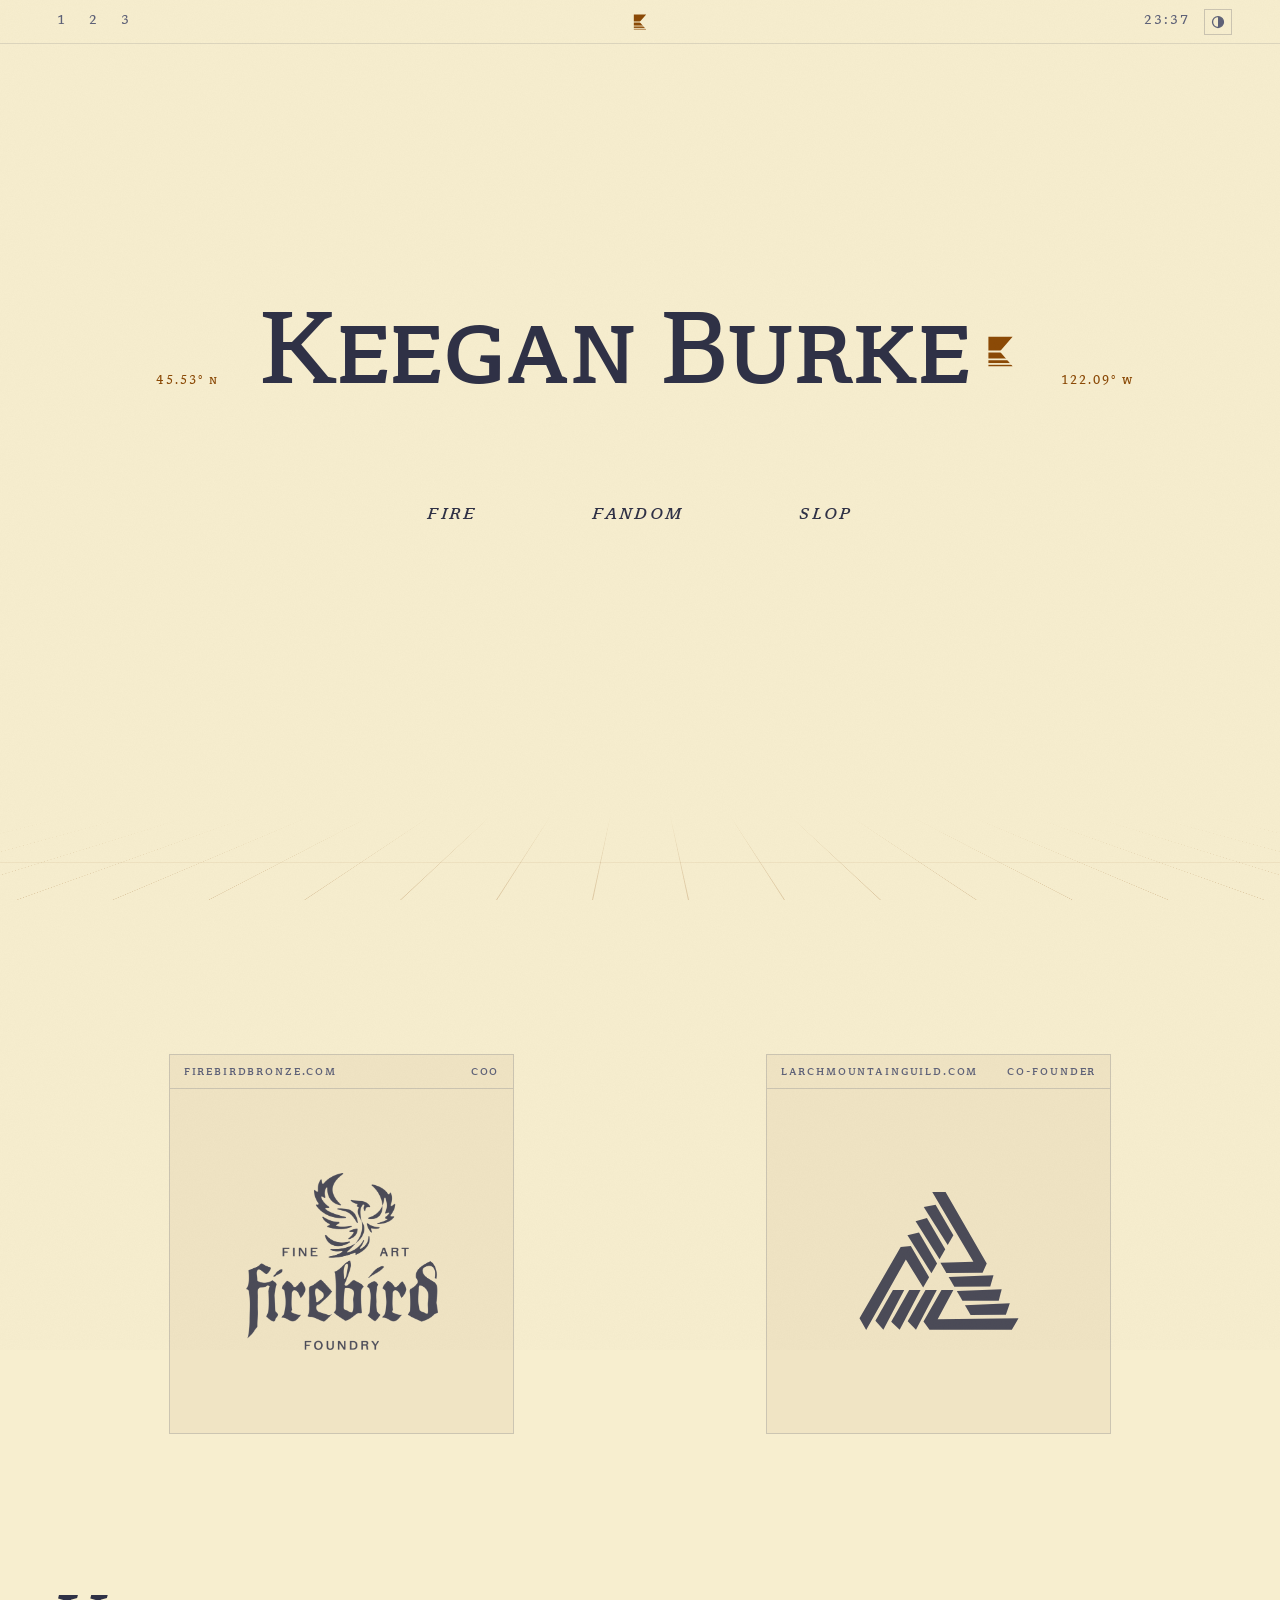
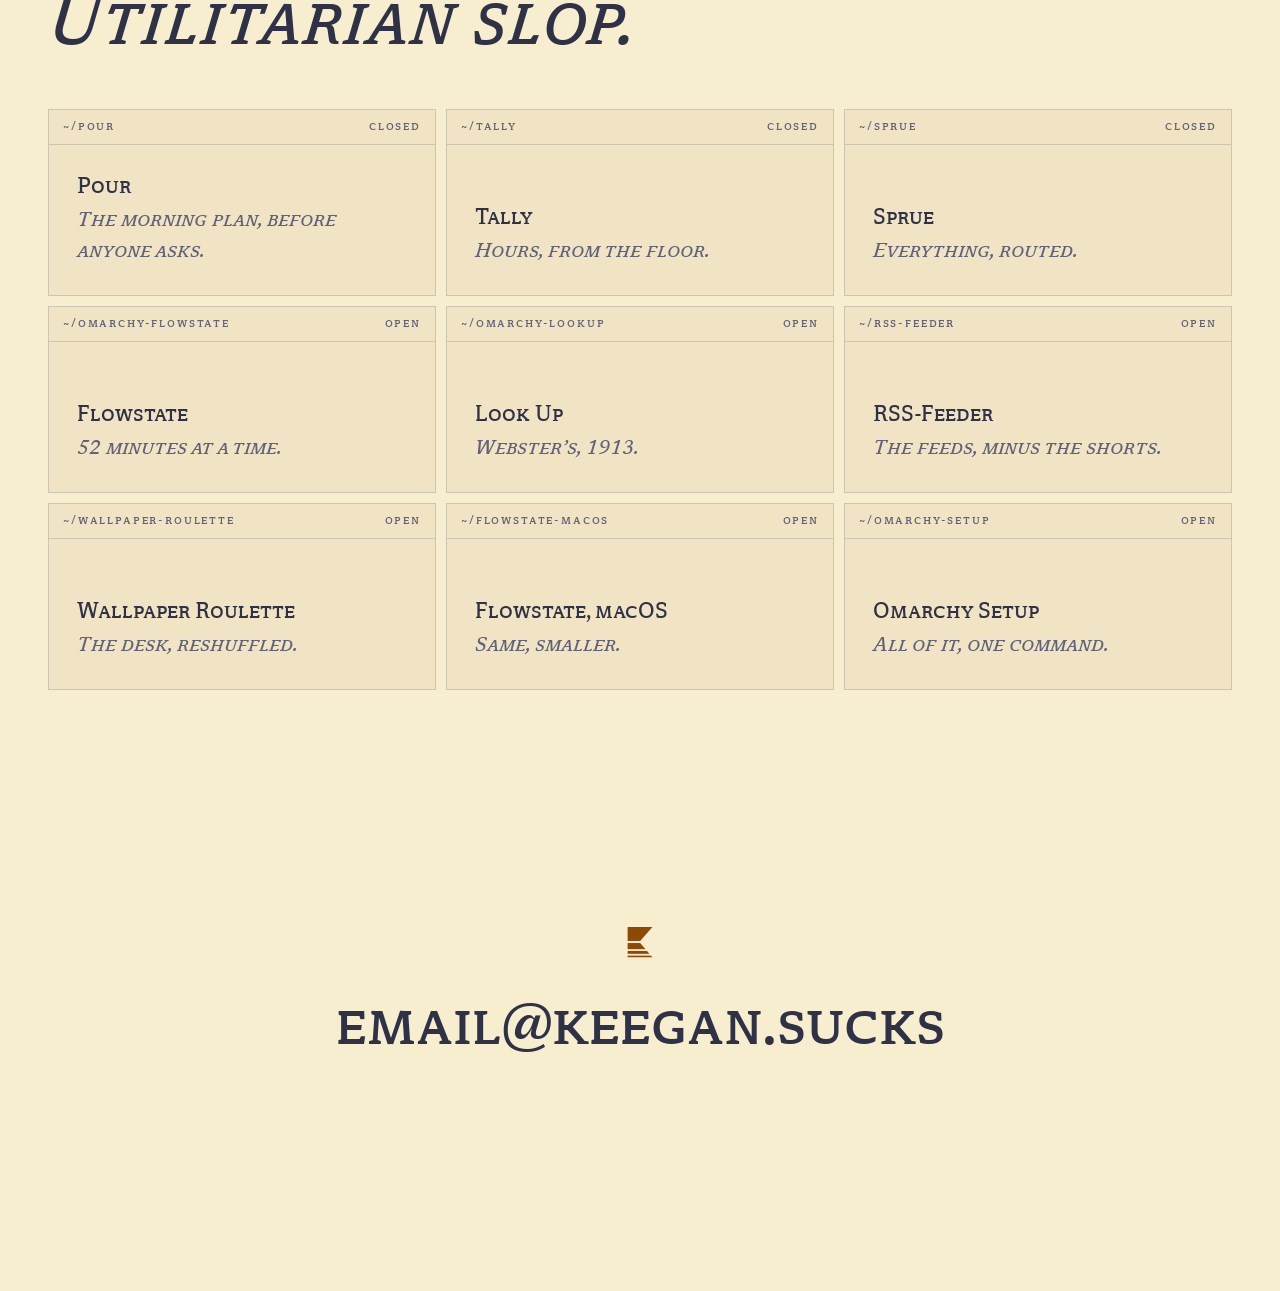
==== index.html @ f349db1d "Cache-bust CSS/JS; smaller company windows on phones Co-Authored-By: Claude Opus 5.5 <noreply@anthro" ====
<!DOCTYPE html>
<html lang="en">
<head>
<meta charset="utf-8">
<meta name="viewport" content="width=device-width, initial-scale=1">
<title>Keegan Burke</title>
<meta name="description" content="Keegan Burke. Firebird Fine Art Foundry. Larch Mountain Guild.">
<meta name="color-scheme" content="light dark">
<meta name="theme-color" media="(prefers-color-scheme: light)" content="#f7eecf">
<meta name="theme-color" media="(prefers-color-scheme: dark)" content="#121212">
<link rel="canonical" href="https://keegan.sucks/">
<link rel="icon" href="/favicon.svg" type="image/svg+xml">
<link rel="icon" href="/favicon-32.png" type="image/png" sizes="32x32">
<link rel="apple-touch-icon" href="/apple-touch-icon.png">
<meta property="og:type" content="website">
<meta property="og:url" content="https://keegan.sucks/">
<meta property="og:title" content="Keegan Burke">
<meta property="og:description" content="45.53° N · 122.09° W">
<meta property="og:image" content="https://keegan.sucks/og.png">
<meta property="og:image:width" content="1200">
<meta property="og:image:height" content="630">
<meta name="twitter:card" content="summary_large_image">
<link rel="preload" href="/assets/fonts/Libron-Regular.woff2" as="font" type="font/woff2" crossorigin>
<script>
  // Set the theme before first paint: a saved choice wins, otherwise follow the system.
  try { var t = localStorage.getItem("theme"); if (t === "light" || t === "dark") document.documentElement.dataset.theme = t; } catch (e) {}
  document.documentElement.classList.add("js");
</script>
<link rel="stylesheet" href="/assets/site.css?v=4">
</head>
<body>

<a class="skip" href="#now">Skip</a>

<header class="bar" role="banner">
  <nav class="workspaces" aria-label="Sections">
    <a href="#now" data-ws="now">1</a>
    <a href="#code" data-ws="code">2</a>
    <a href="#contact" data-ws="contact">3</a>
  </nav>
  <a class="bar-mark" href="#top" aria-label="Back to top"><span class="mark" aria-hidden="true"></span></a>
  <div class="bar-right">
    <time class="clock" id="clock">--:--</time>
    <button class="theme-toggle" type="button" aria-label="Switch between light and dark" title="Light / dark (T)">
      <svg viewBox="0 0 16 16" aria-hidden="true"><circle cx="8" cy="8" r="6.25" fill="none" stroke="currentColor" stroke-width="1.5"/><path d="M8 1.75a6.25 6.25 0 0 1 0 12.5Z" fill="currentColor"/></svg>
    </button>
  </div>
</header>

<main>

  <section class="hero" id="top" aria-label="Keegan Burke">
    <div class="hero-inner">
      <p class="margin margin-l reveal">45.53° N</p>
      <h1 class="reveal">Keegan Burke<span class="cursor" aria-hidden="true"></span></h1>
      <p class="margin margin-r reveal">122.09° W</p>

      <ul class="triad reveal">
        <li><a href="#firebird">Fire</a></li>
        <li><a href="#guild">Fandom</a></li>
        <li><a href="#code">Slop</a></li>
      </ul>
    </div>
    <div class="floor" aria-hidden="true"></div>
  </section>

  <section class="ws" id="now" aria-label="Firebird Fine Art Foundry and Larch Mountain Guild">
    <div class="tiles tiles-ventures">
      <a class="win win-venture reveal" id="firebird" href="https://firebirdbronze.com">
        <span class="win-bar"><span class="win-title">firebirdbronze.com</span><span class="win-meta">coo</span></span>
        <span class="win-body"><span class="logo logo-firebird" role="img" aria-label="Firebird Fine Art Foundry"></span></span>
      </a>
      <a class="win win-venture reveal" id="guild" href="https://larchmountainguild.com">
        <span class="win-bar"><span class="win-title">larchmountainguild.com</span><span class="win-meta">co-founder</span></span>
        <span class="win-body"><span class="logo logo-lmg" role="img" aria-label="Larch Mountain Guild"></span></span>
      </a>
    </div>
  </section>

  <section class="ws" id="code" aria-labelledby="code-h">
    <h2 id="code-h" class="slop reveal">Utilitarian slop.</h2>
    <div class="tiles tiles-code">
      <div class="win reveal">
        <span class="win-bar"><span class="win-title">~/pour</span><span class="win-meta">closed</span></span>
        <span class="win-body"><span class="win-h">Pour</span><span class="win-p">The morning plan, before anyone asks.</span></span>
      </div>
      <div class="win reveal">
        <span class="win-bar"><span class="win-title">~/tally</span><span class="win-meta">closed</span></span>
        <span class="win-body"><span class="win-h">Tally</span><span class="win-p">Hours, from the floor.</span></span>
      </div>
      <div class="win reveal">
        <span class="win-bar"><span class="win-title">~/sprue</span><span class="win-meta">closed</span></span>
        <span class="win-body"><span class="win-h">Sprue</span><span class="win-p">Everything, routed.</span></span>
      </div>
      <a class="win reveal" href="https://github.com/keegan-sucks/omarchy-flowstate">
        <span class="win-bar"><span class="win-title">~/omarchy-flowstate</span><span class="win-meta">open</span></span>
        <span class="win-body"><span class="win-h">Flowstate</span><span class="win-p">52 minutes at a time.</span></span>
      </a>
      <a class="win reveal" href="https://github.com/keegan-sucks/omarchy-lookup">
        <span class="win-bar"><span class="win-title">~/omarchy-lookup</span><span class="win-meta">open</span></span>
        <span class="win-body"><span class="win-h">Look Up</span><span class="win-p">Webster’s, 1913.</span></span>
      </a>
      <a class="win reveal" href="https://github.com/keegan-sucks/rss-feeder">
        <span class="win-bar"><span class="win-title">~/rss-feeder</span><span class="win-meta">open</span></span>
        <span class="win-body"><span class="win-h">RSS-Feeder</span><span class="win-p">The feeds, minus the shorts.</span></span>
      </a>
      <a class="win reveal" href="https://github.com/keegan-sucks/omarchy-wallpaper-roulette">
        <span class="win-bar"><span class="win-title">~/wallpaper-roulette</span><span class="win-meta">open</span></span>
        <span class="win-body"><span class="win-h">Wallpaper Roulette</span><span class="win-p">The desk, reshuffled.</span></span>
      </a>
      <a class="win reveal" href="https://github.com/keegan-sucks/flowstate-macos">
        <span class="win-bar"><span class="win-title">~/flowstate-macos</span><span class="win-meta">open</span></span>
        <span class="win-body"><span class="win-h">Flowstate, macOS</span><span class="win-p">Same, smaller.</span></span>
      </a>
      <a class="win reveal" href="https://github.com/keegan-sucks/omarchy-setup">
        <span class="win-bar"><span class="win-title">~/omarchy-setup</span><span class="win-meta">open</span></span>
        <span class="win-body"><span class="win-h">Omarchy Setup</span><span class="win-p">All of it, one command.</span></span>
      </a>
    </div>
  </section>

  <section class="ws contact" id="contact" aria-label="Contact">
    <span class="mark mark-lg reveal" aria-hidden="true"></span>
    <a class="mail reveal" href="mailto:email@keegan.sucks">email@keegan.sucks</a>
  </section>

</main>

<script src="/assets/site.js?v=4" defer></script>
</body>
</html>
---- assets/site.css ----
/* keegan.sucks
   Light = Keegan's cream Omarchy overlay. Dark = Omarchy Matte Black.
   One accent (bronze / amber phosphor). Libron small caps throughout. */

@font-face { font-family: "Libron"; src: url("fonts/Libron-Regular.woff2") format("woff2"); font-weight: 400; font-style: normal; font-display: swap; }
@font-face { font-family: "Libron"; src: url("fonts/Libron-Italic.woff2") format("woff2"); font-weight: 400; font-style: italic; font-display: swap; }
@font-face { font-family: "Libron"; src: url("fonts/Libron-Bold.woff2") format("woff2"); font-weight: 700; font-style: normal; font-display: swap; }

:root {
  /* light: cream (omarchy-setup cream overlay) + Catppuccin Latte ink */
  --bg: #f7eecf;
  --panel: #f0e4c4;
  --panel-2: #ebe2c4;
  --line: #ccc5b2;
  --text: #4c4f69;
  --hi: #2f3146;
  --dim: #5f6278;
  --accent: #8c4a06;
  --grid: rgba(140, 74, 6, 0.22);
  --grain: 0.06;
  --grain-blend: multiply;
  color-scheme: light;
}
@media (prefers-color-scheme: dark) {
  :root:not([data-theme="light"]) {
    --bg: #121212; --panel: #161616; --panel-2: #1e1e1e; --line: #333333;
    --text: #bebebe; --hi: #ece6da; --dim: #8a8a8a; --accent: #e68e0d;
    --grid: rgba(230, 142, 13, 0.32); --grain: 0.4; --grain-blend: overlay;
    color-scheme: dark;
  }
}
:root[data-theme="dark"] {
  --bg: #121212; --panel: #161616; --panel-2: #1e1e1e; --line: #333333;
  --text: #bebebe; --hi: #ece6da; --dim: #8a8a8a; --accent: #e68e0d;
  --grid: rgba(230, 142, 13, 0.32); --grain: 0.4; --grain-blend: overlay;
  color-scheme: dark;
}

:root {
  --gap: 10px;                 /* Hyprland gaps */
  --radius: 0px;               /* Omarchy windows are square */
  --gutter: clamp(16px, 4vw, 48px);
  --track: 0.16em;             /* Hazeltine-wide label tracking */
  --ease: cubic-bezier(.2, .7, .2, 1);
}

*, *::before, *::after { box-sizing: border-box; }
* { margin: 0; padding: 0; }
html { scroll-behavior: smooth; scroll-padding-top: 64px; -webkit-text-size-adjust: 100%; }
body {
  background: var(--bg);
  color: var(--text);
  font-family: "Libron", Georgia, "Times New Roman", serif;
  font-variant-caps: small-caps;
  font-size: clamp(17px, 0.35vw + 15.5px, 20px);
  line-height: 1.55;
  -webkit-font-smoothing: antialiased;
  text-rendering: optimizeLegibility;
  overflow-x: hidden;
  transition: background-color .4s var(--ease), color .4s var(--ease);
}
a { color: inherit; text-decoration: none; }
ul { list-style: none; }
::selection { background: var(--accent); color: var(--bg); }
:focus-visible { outline: 1px solid var(--accent); outline-offset: 4px; }

.skip { position: absolute; left: -999px; top: 8px; z-index: 100; background: var(--accent); color: var(--bg); padding: 6px 12px; }
.skip:focus { left: 8px; }

/* film grain over everything, like the Hazeltine sites */
body::after {
  content: ""; position: fixed; inset: -50%; z-index: 90; pointer-events: none;
  background-image: url("data:image/svg+xml,%3Csvg xmlns='http://www.w3.org/2000/svg' width='220' height='220'%3E%3Cfilter id='n'%3E%3CfeTurbulence type='fractalNoise' baseFrequency='.85' numOctaves='3' stitchTiles='stitch'/%3E%3CfeColorMatrix values='0 0 0 0 .5 0 0 0 0 .5 0 0 0 0 .5 0 0 0 1 0'/%3E%3C/filter%3E%3Crect width='100%25' height='100%25' filter='url(%23n)'/%3E%3C/svg%3E");
  opacity: var(--grain);
  mix-blend-mode: var(--grain-blend);
}

/* labels: tiny, all small caps, wide tracked */
.margin, .win-bar, .bar, .triad {
  font-variant-caps: all-small-caps;
  letter-spacing: var(--track);
}

/* the mark, as a mask so it takes the current accent */
.mark {
  display: inline-block; width: 1em; height: 1em;
  background: var(--accent);
  -webkit-mask: url("mark.svg") center / contain no-repeat;
          mask: url("mark.svg") center / contain no-repeat;
}

/* ---------- top bar (waybar-ish) ---------- */
.bar {
  position: fixed; inset: 0 0 auto 0; z-index: 50;
  display: grid; grid-template-columns: 1fr auto 1fr; align-items: center;
  height: 44px; padding: 0 var(--gutter);
  background: color-mix(in srgb, var(--bg) 82%, transparent);
  -webkit-backdrop-filter: blur(10px); backdrop-filter: blur(10px);
  border-bottom: 1px solid color-mix(in srgb, var(--line) 60%, transparent);
  font-size: 0.82rem;
  color: var(--dim);
}
.workspaces { display: flex; gap: 4px; }
.workspaces a {
  display: inline-flex; align-items: center; gap: .5em;
  height: 26px; padding: 0 .6em; border: 1px solid transparent;
  transition: color .2s, border-color .2s;
}
.workspaces a { font-variant-numeric: lining-nums; }
.workspaces a:hover { color: var(--hi); }
.workspaces a.active { color: var(--accent); border-color: var(--accent); }
.bar-mark { justify-self: center; font-size: 22px; line-height: 0; }
.bar-right { justify-self: end; display: flex; align-items: center; gap: 14px; }
.clock { font-variant-numeric: tabular-nums lining-nums; }
.theme-toggle {
  display: grid; place-items: center; width: 28px; height: 26px;
  background: none; border: 1px solid var(--line); color: var(--dim); cursor: pointer;
  transition: color .2s, border-color .2s;
}
.theme-toggle:hover { color: var(--accent); border-color: var(--accent); }
.theme-toggle svg { width: 14px; height: 14px; }

/* ---------- hero ---------- */
.hero {
  position: relative; min-height: 100svh;
  display: grid; place-items: center;
  padding: 96px var(--gutter) 18vh;
  overflow: hidden; isolation: isolate;
}
.hero-inner {
  display: grid; justify-items: center; text-align: center;
  grid-template-columns: 1fr auto 1fr; column-gap: clamp(16px, 3vw, 48px);
  max-width: 1400px; width: 100%;
}
.hero h1 {
  grid-column: 2; grid-row: 1;
  font-weight: 400; color: var(--hi);
  font-size: clamp(2.8rem, 8vw, 8rem);
  line-height: .95; letter-spacing: -0.01em;
  white-space: nowrap;
}
.cursor {
  display: inline-block; width: .42em; height: .62em; margin-left: .08em;
  vertical-align: baseline;
  background: var(--accent);
  -webkit-mask: url("mark.svg") center / contain no-repeat;
          mask: url("mark.svg") center / contain no-repeat;
  animation: blink 1.1s steps(1) infinite;
}
@keyframes blink { 50% { opacity: 0; } }
.margin { grid-row: 1; align-self: end; padding-bottom: .9em; color: var(--accent); font-size: .78rem; white-space: nowrap; }
.margin-l { grid-column: 1; justify-self: end; }
.margin-r { grid-column: 3; justify-self: start; }
.lede {
  grid-column: 1 / -1; max-width: 34em; margin-top: clamp(28px, 4vw, 48px);
  font-size: clamp(1rem, .6vw + .85rem, 1.25rem); color: var(--text);
}
.triad {
  grid-column: 1 / -1; display: flex; gap: clamp(28px, 9vw, 140px);
  margin-top: clamp(48px, 8vw, 96px);
  font-style: italic; font-size: clamp(1.15rem, 1.6vw, 1.6rem); letter-spacing: .12em;
}
.triad a { color: var(--hi); border-bottom: 1px solid transparent; transition: color .2s, border-color .2s; }
.triad a:hover { color: var(--accent); border-color: var(--accent); }

/* future-retro horizon grid: still, so nothing shimmers */
.floor {
  position: absolute; z-index: -1; left: -50%; right: -50%; bottom: 0; height: 40%;
  background-image:
    linear-gradient(var(--grid) 1.5px, transparent 1.5px),
    linear-gradient(90deg, var(--grid) 1.5px, transparent 1.5px);
  background-size: 96px 96px; background-position: center bottom;
  transform: perspective(420px) rotateX(62deg); transform-origin: 50% 100%;
  -webkit-mask-image: linear-gradient(to top, #000 0%, rgba(0,0,0,.5) 35%, transparent 80%);
          mask-image: linear-gradient(to top, #000 0%, rgba(0,0,0,.5) 35%, transparent 80%);
  opacity: 1;
}

/* ---------- sections ---------- */
.ws { padding: clamp(72px, 12vw, 160px) var(--gutter) 0; max-width: 1400px; margin: 0 auto; }

/* ---------- windows (Hyprland tiles) ---------- */
.tiles { display: grid; gap: var(--gap); }
.win {
  position: relative; display: flex; flex-direction: column;
  background: var(--panel); border: 1px solid var(--line); border-radius: var(--radius);
  transition: border-color .25s var(--ease), background-color .25s var(--ease);
}
a.win:hover, a.win:focus-visible { border-color: var(--accent); background: var(--panel-2); outline: none; }
.win-bar {
  display: flex; justify-content: space-between; gap: 12px;
  padding: 8px 14px; border-bottom: 1px solid var(--line);
  font-size: .72rem; color: var(--dim);
  transition: border-color .25s var(--ease), color .25s;
}
a.win:hover .win-bar, a.win:focus-visible .win-bar { border-color: var(--accent); color: var(--accent); }
.win-title { overflow: hidden; text-overflow: ellipsis; white-space: nowrap; }
.win-meta { flex: none; white-space: nowrap; }
.win-body { display: flex; flex-direction: column; gap: 6px; padding: clamp(18px, 2.2vw, 28px); flex: 1; }
.win-h { color: var(--hi); font-size: 1.3rem; line-height: 1.15; }
.win-p { color: var(--dim); font-style: italic; }

/* the two companies: logos only */
.tiles-ventures { grid-template-columns: 1fr 1fr; }
/* compact windows, each centered in its half, so the logos stay where they were */
.win-venture { justify-self: center; width: min(100%, clamp(280px, 27vw, 380px)); }
.win-venture .win-body { aspect-ratio: 1; align-items: center; justify-content: center; }
.logo {
  width: clamp(130px, 15vw, 220px); aspect-ratio: 1;
  background: var(--hi); opacity: .85;
  -webkit-mask: var(--logo) center / contain no-repeat;
          mask: var(--logo) center / contain no-repeat;
  transition: background-color .3s var(--ease), scale .6s var(--ease), opacity .3s;
}
.logo-firebird { --logo: url("partners/firebird.webp"); }
.logo-lmg { --logo: url("partners/lmg.svg"); width: clamp(110px, 12.5vw, 180px); }
.win-venture:hover .logo, .win-venture:focus-visible .logo { background: var(--accent); scale: 1.04; opacity: 1; }

/* code */
.slop {
  font-weight: 400; font-style: italic; color: var(--hi);
  font-size: clamp(2.2rem, 5.5vw, 4.8rem); line-height: 1;
  margin: 0 0 clamp(28px, 4vw, 56px);
}
.tiles-code { grid-template-columns: repeat(3, 1fr); }
.tiles-code .win-body { min-height: 150px; justify-content: flex-end; }

/* contact */
.contact { display: grid; justify-items: center; text-align: center; padding-top: clamp(120px, 18vw, 240px); padding-bottom: clamp(120px, 18vw, 240px); }
.mark-lg { font-size: 44px; margin-bottom: 32px; }
.mail { color: var(--hi); font-size: clamp(1.6rem, 4.6vw, 3.6rem); line-height: 1.1; border-bottom: 1px solid transparent; transition: color .2s, border-color .2s; overflow-wrap: anywhere; }
.mail:hover { color: var(--accent); border-color: var(--accent); }

/* scroll reveal (only when JS is running, so nothing is ever stuck hidden) */
.js .reveal { opacity: 0; transform: translateY(14px); transition: opacity .9s var(--ease), transform .9s var(--ease); }
.js .reveal.in { opacity: 1; transform: none; }
.js .hero .reveal:nth-child(2) { transition-delay: .1s; }
.js .hero .reveal:nth-child(3) { transition-delay: .2s; }
.js .hero .reveal:nth-child(4) { transition-delay: .45s; }
.tiles .reveal:nth-child(3n+2) { transition-delay: .06s; }
.tiles .reveal:nth-child(3n) { transition-delay: .12s; }

/* ---------- responsive ---------- */
@media (max-width: 1100px) {
  .tiles-code { grid-template-columns: 1fr 1fr; }
  .tiles-code .win:last-child { grid-column: 1 / -1; }
  .hero-inner { grid-template-columns: 1fr; }
  .hero h1 { grid-column: 1; grid-row: 2; }
  .margin { grid-column: 1; justify-self: center; padding: 0; }
  .margin-l { grid-row: 1; margin-bottom: 18px; }
  .margin-r { grid-row: 3; margin-top: 16px; }
}
@media (max-width: 760px) {
  .bar { grid-template-columns: auto 1fr auto; }
  .hero h1 { white-space: normal; font-size: clamp(3rem, 17vw, 5.5rem); }
  .triad { gap: 32px; }
  .tiles-ventures, .tiles-code { grid-template-columns: 1fr; }
  .win-venture { width: min(100%, 240px); }
  .tiles-code .win-body { min-height: 0; }
}

@media (prefers-reduced-motion: reduce) {
  html { scroll-behavior: auto; }
  .cursor { animation: none; }
  .js .reveal { opacity: 1; transform: none; transition: none; }
}
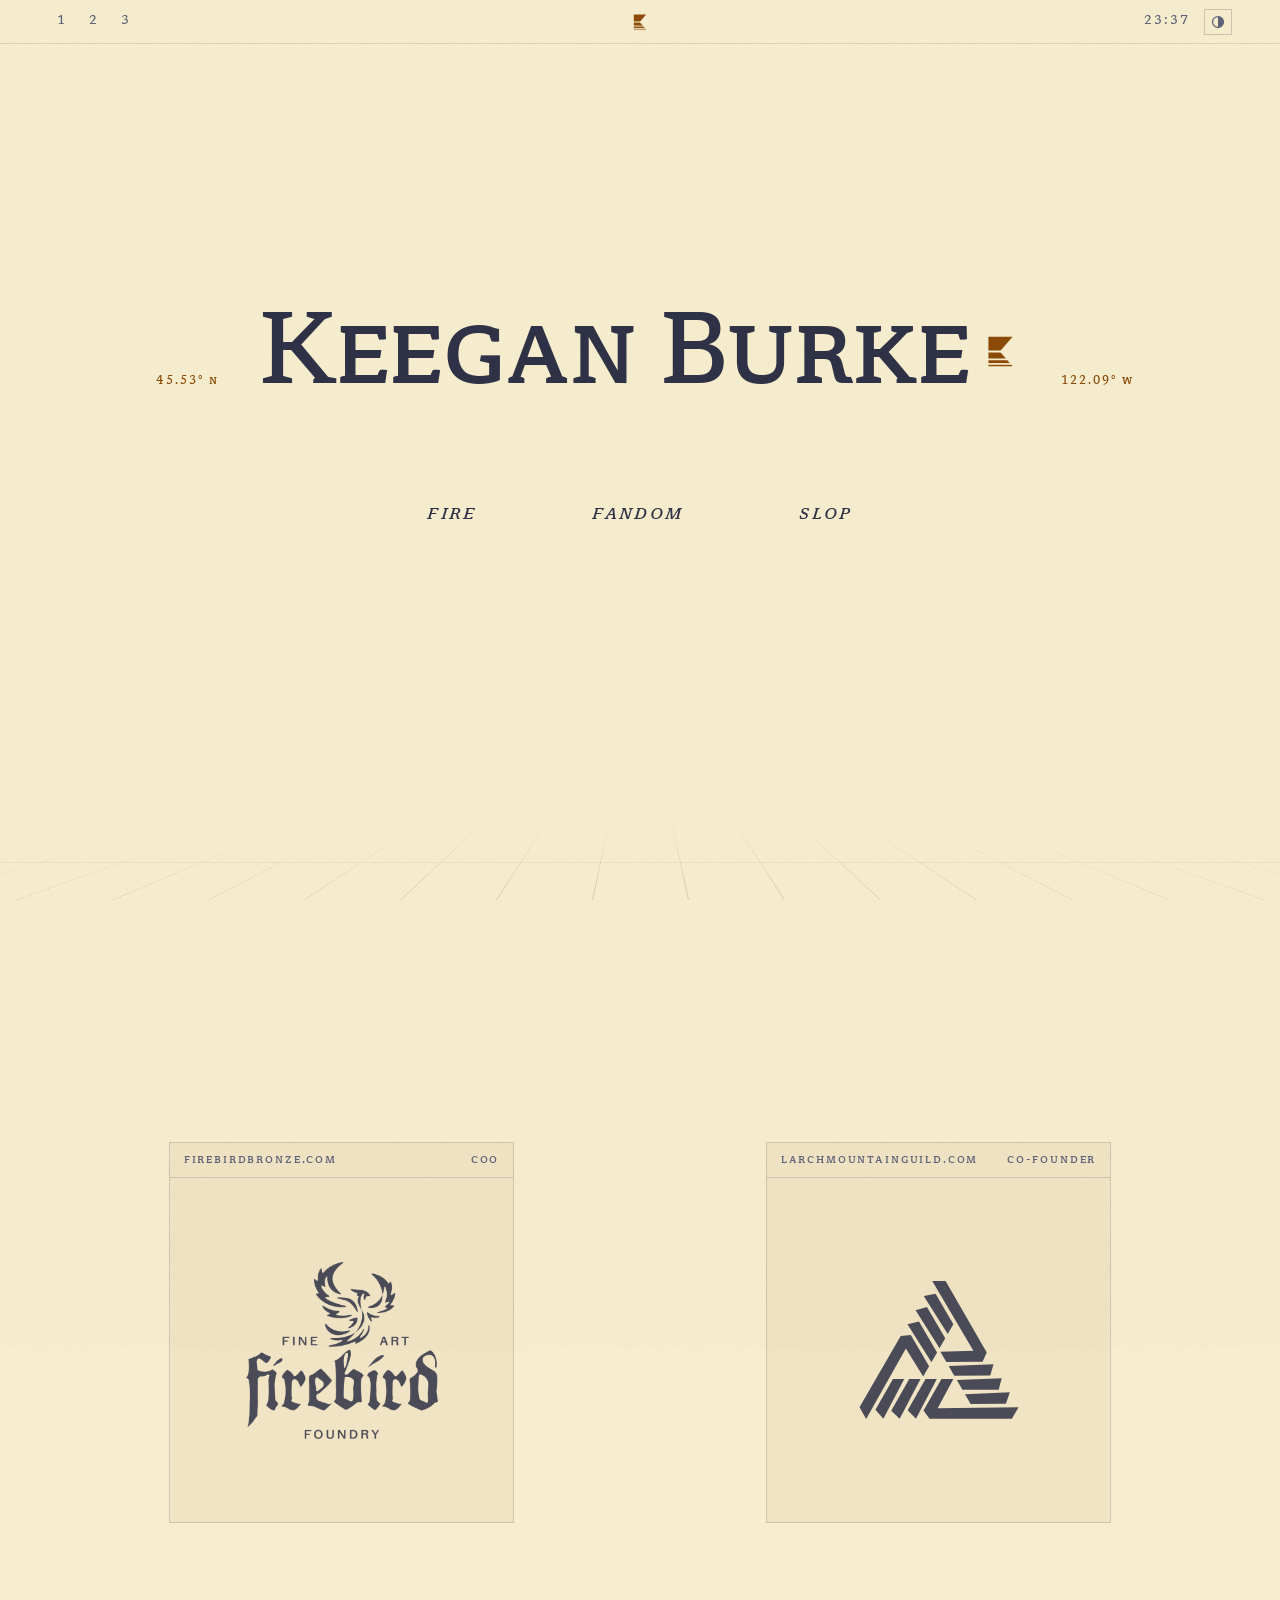
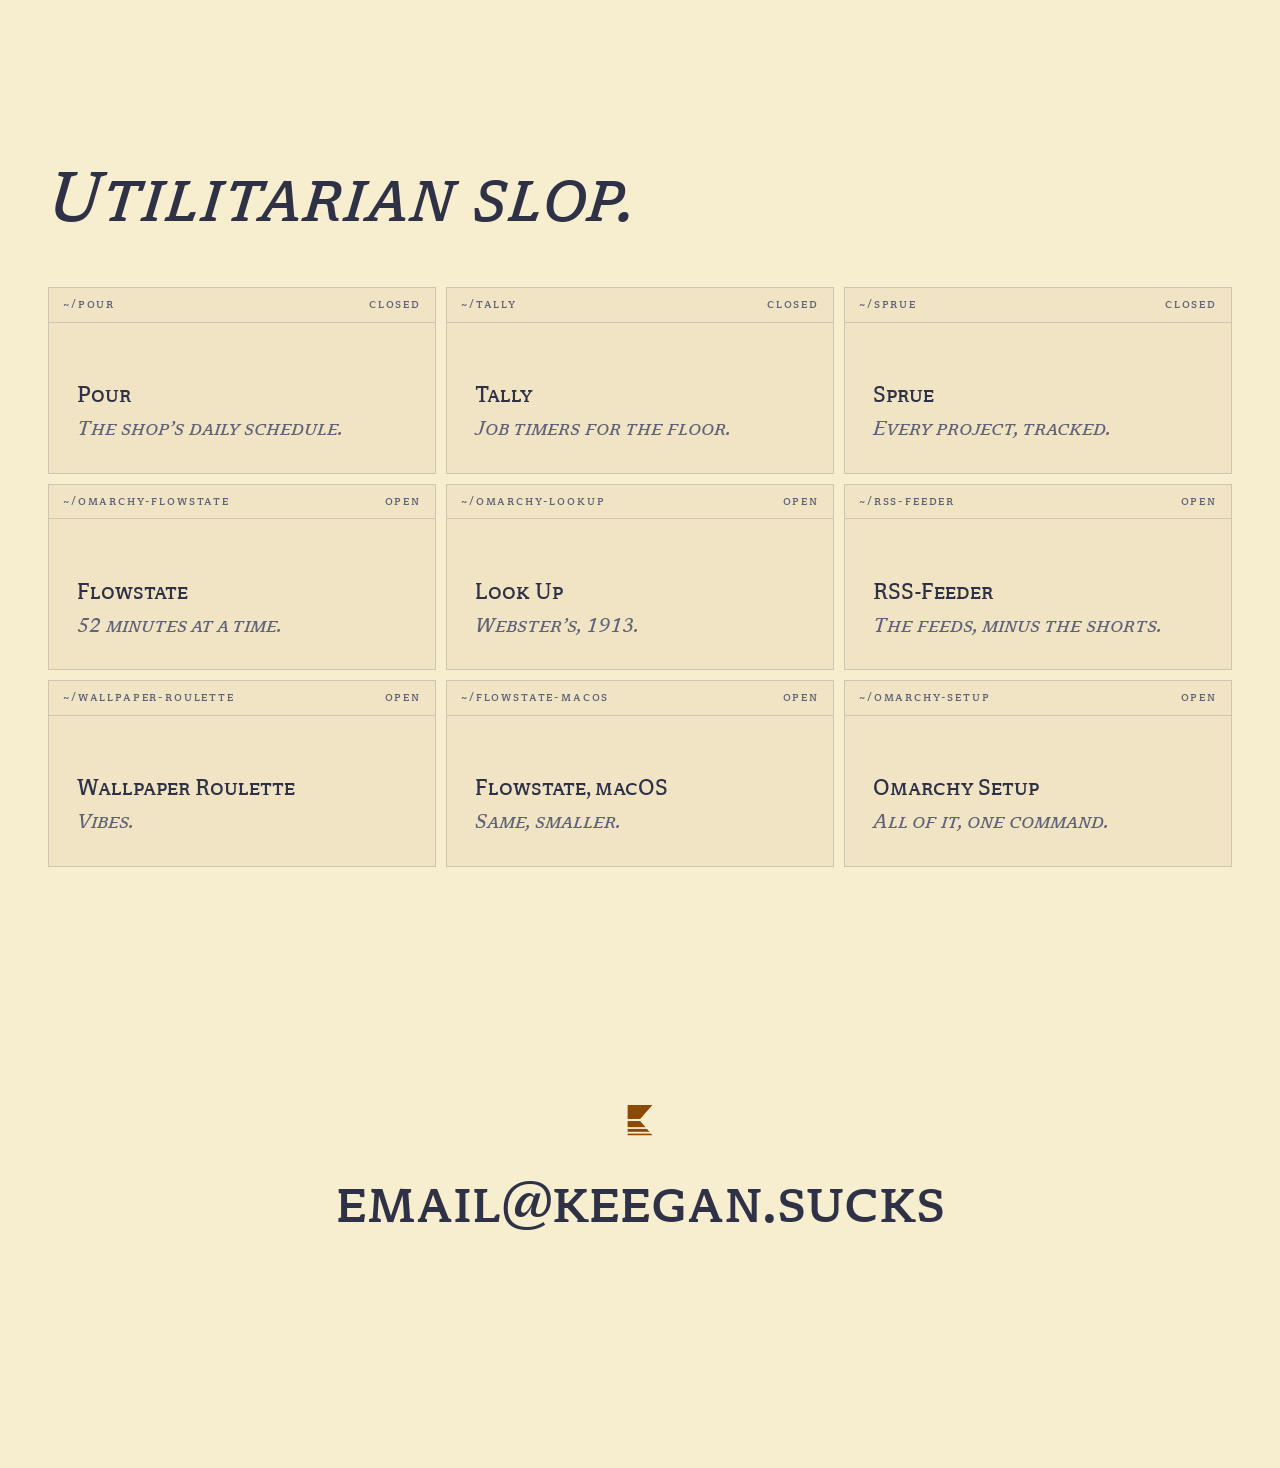
==== commit 50f6caa2: "Keep logo section height, fix workspace jumps, plainer tool lines Co-Authored-By: Claude Opus 5.5 <n" ====
--- a/index.html
+++ b/index.html
@@ -26,7 +26,7 @@
   try { var t = localStorage.getItem("theme"); if (t === "light" || t === "dark") document.documentElement.dataset.theme = t; } catch (e) {}
   document.documentElement.classList.add("js");
 </script>
-<link rel="stylesheet" href="/assets/site.css?v=4">
+<link rel="stylesheet" href="/assets/site.css?v=5">
 </head>
 <body>
 
@@ -82,15 +82,15 @@
     <div class="tiles tiles-code">
       <div class="win reveal">
         <span class="win-bar"><span class="win-title">~/pour</span><span class="win-meta">closed</span></span>
-        <span class="win-body"><span class="win-h">Pour</span><span class="win-p">The morning plan, before anyone asks.</span></span>
+        <span class="win-body"><span class="win-h">Pour</span><span class="win-p">The shop’s daily schedule.</span></span>
       </div>
       <div class="win reveal">
         <span class="win-bar"><span class="win-title">~/tally</span><span class="win-meta">closed</span></span>
-        <span class="win-body"><span class="win-h">Tally</span><span class="win-p">Hours, from the floor.</span></span>
+        <span class="win-body"><span class="win-h">Tally</span><span class="win-p">Job timers for the floor.</span></span>
       </div>
       <div class="win reveal">
         <span class="win-bar"><span class="win-title">~/sprue</span><span class="win-meta">closed</span></span>
-        <span class="win-body"><span class="win-h">Sprue</span><span class="win-p">Everything, routed.</span></span>
+        <span class="win-body"><span class="win-h">Sprue</span><span class="win-p">Every project, tracked.</span></span>
       </div>
       <a class="win reveal" href="https://github.com/keegan-sucks/omarchy-flowstate">
         <span class="win-bar"><span class="win-title">~/omarchy-flowstate</span><span class="win-meta">open</span></span>
@@ -106,7 +106,7 @@
       </a>
       <a class="win reveal" href="https://github.com/keegan-sucks/omarchy-wallpaper-roulette">
         <span class="win-bar"><span class="win-title">~/wallpaper-roulette</span><span class="win-meta">open</span></span>
-        <span class="win-body"><span class="win-h">Wallpaper Roulette</span><span class="win-p">The desk, reshuffled.</span></span>
+        <span class="win-body"><span class="win-h">Wallpaper Roulette</span><span class="win-p">Vibes.</span></span>
       </a>
       <a class="win reveal" href="https://github.com/keegan-sucks/flowstate-macos">
         <span class="win-bar"><span class="win-title">~/flowstate-macos</span><span class="win-meta">open</span></span>
@@ -126,6 +126,6 @@
 
 </main>
 
-<script src="/assets/site.js?v=4" defer></script>
+<script src="/assets/site.js?v=5" defer></script>
 </body>
 </html>
--- a/assets/site.css
+++ b/assets/site.css
@@ -177,7 +177,9 @@
 }
 
 /* ---------- sections ---------- */
-.ws { padding: clamp(72px, 12vw, 160px) var(--gutter) 0; max-width: 1400px; margin: 0 auto; }
+.ws { --pad: clamp(72px, 12vw, 160px); padding: var(--pad) var(--gutter) 0; max-width: 1400px; margin: 0 auto; }
+/* jumps (1/2/3, links) land on the content, not on the empty padding above it */
+.ws:not(.contact) { scroll-margin-top: calc(-1 * var(--pad)); }
 
 /* ---------- windows (Hyprland tiles) ---------- */
 .tiles { display: grid; gap: var(--gap); }
@@ -201,7 +203,7 @@
 .win-p { color: var(--dim); font-style: italic; }
 
 /* the two companies: logos only */
-.tiles-ventures { grid-template-columns: 1fr 1fr; }
+.tiles-ventures { grid-template-columns: 1fr 1fr; align-items: center; min-height: clamp(416px, calc(58vh + 36px), 636px); }
 /* compact windows, each centered in its half, so the logos stay where they were */
 .win-venture { justify-self: center; width: min(100%, clamp(280px, 27vw, 380px)); }
 .win-venture .win-body { aspect-ratio: 1; align-items: center; justify-content: center; }
@@ -255,6 +257,7 @@
   .hero h1 { white-space: normal; font-size: clamp(3rem, 17vw, 5.5rem); }
   .triad { gap: 32px; }
   .tiles-ventures, .tiles-code { grid-template-columns: 1fr; }
+  .tiles-ventures { min-height: 0; }
   .win-venture { width: min(100%, 240px); }
   .tiles-code .win-body { min-height: 0; }
 }
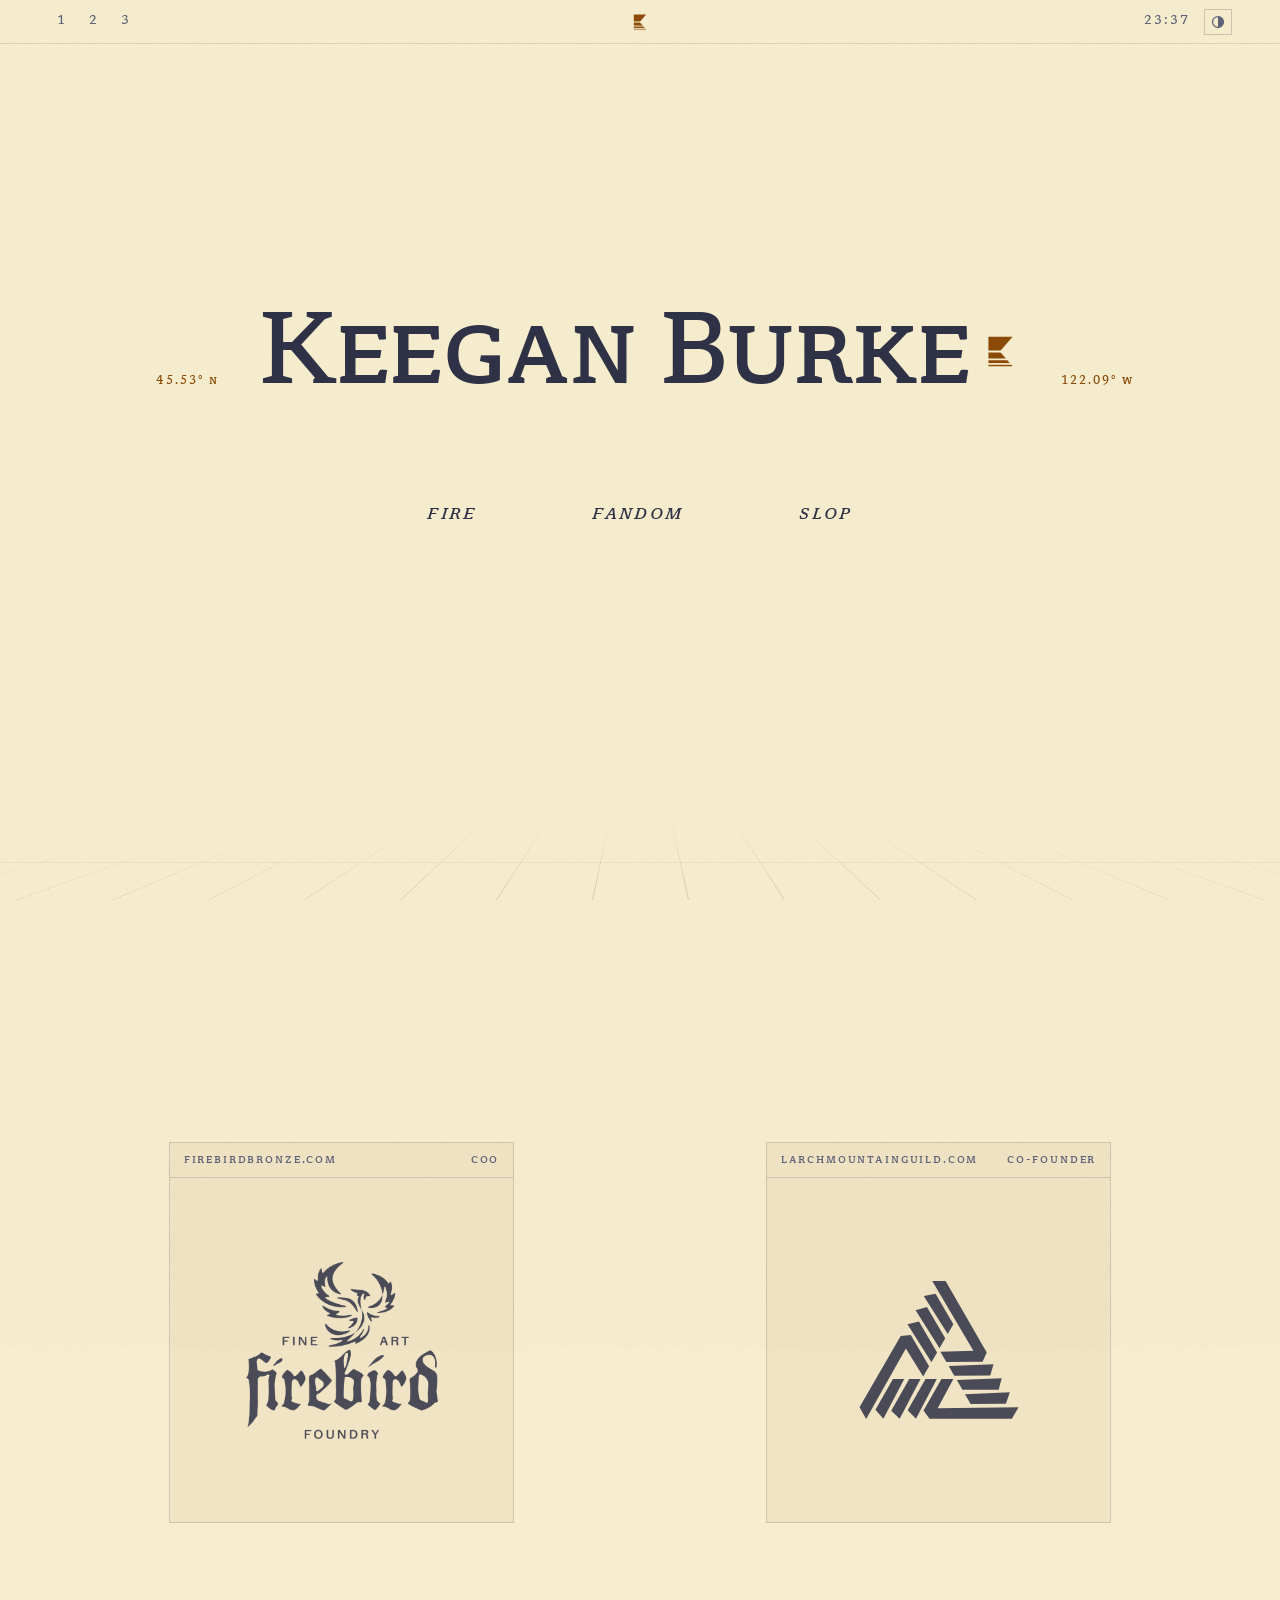
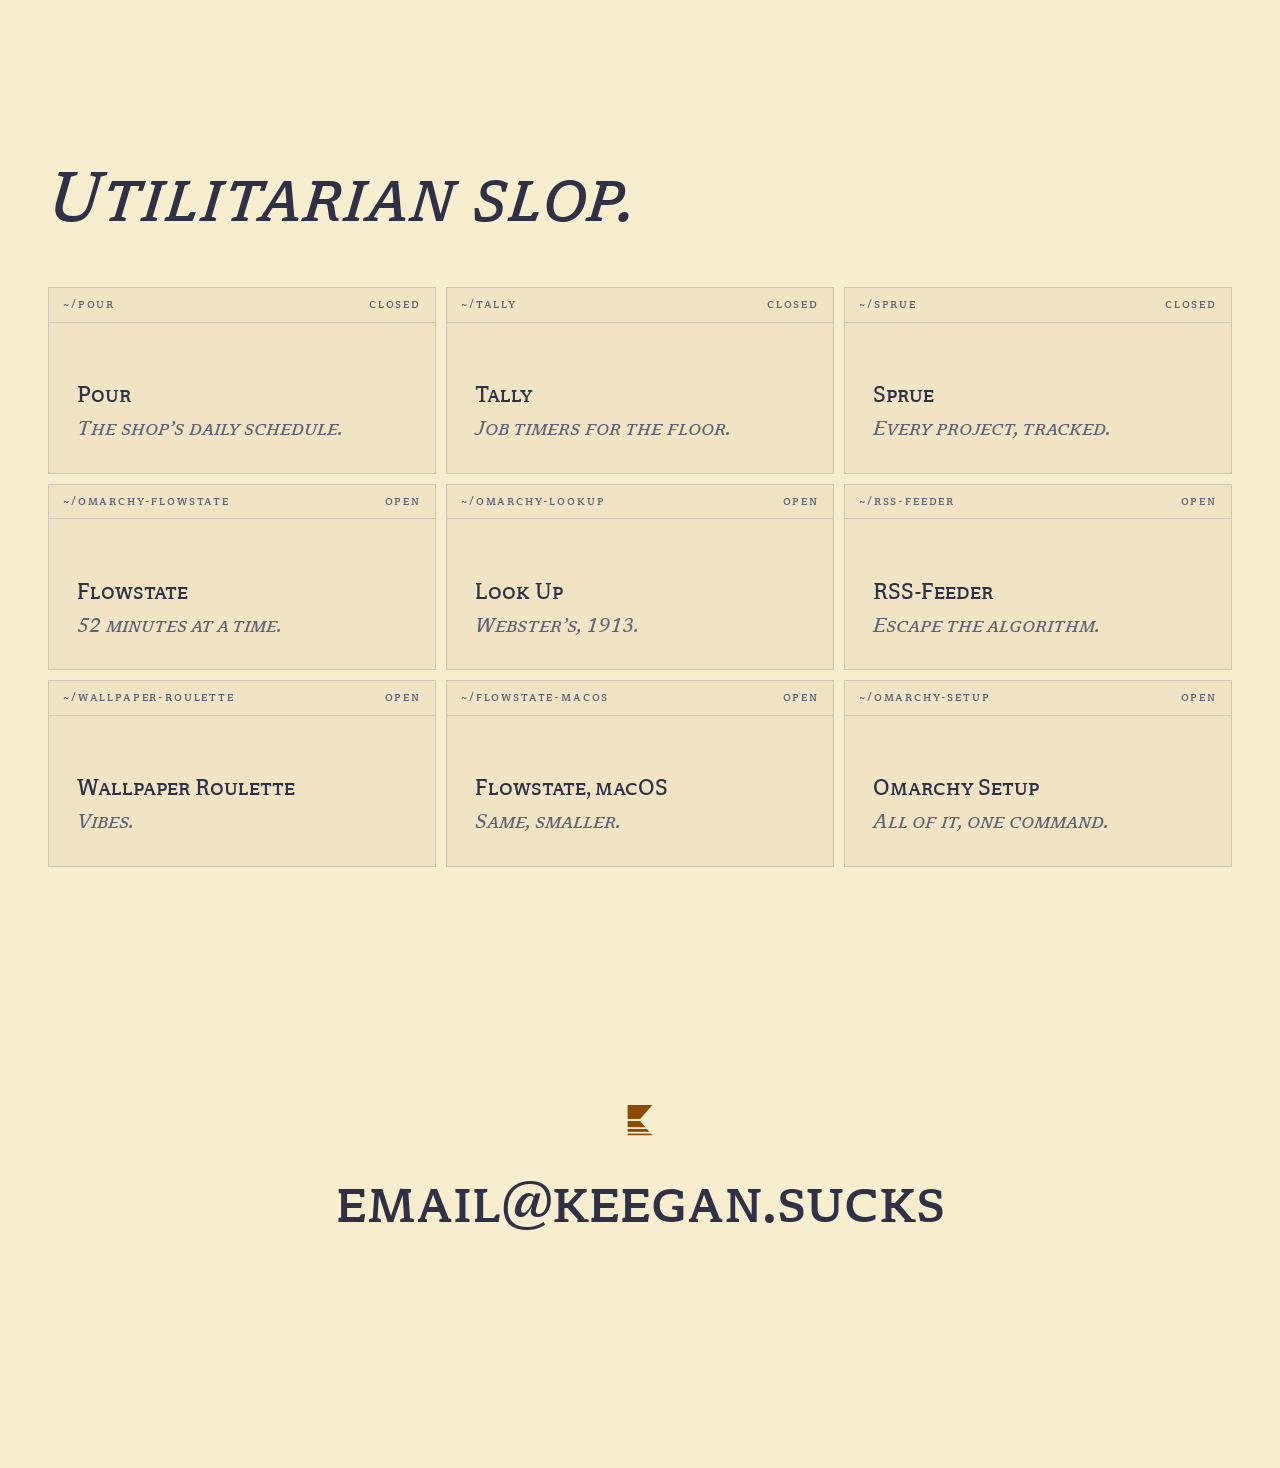
==== commit 6d7d93cf: "RSS-Feeder: Escape the algorithm. Co-Authored-By: Claude Opus 5.5 <noreply@anthropic.com>" ====
--- a/index.html
+++ b/index.html
@@ -26,7 +26,7 @@
   try { var t = localStorage.getItem("theme"); if (t === "light" || t === "dark") document.documentElement.dataset.theme = t; } catch (e) {}
   document.documentElement.classList.add("js");
 </script>
-<link rel="stylesheet" href="/assets/site.css?v=5">
+<link rel="stylesheet" href="/assets/site.css?v=7">
 </head>
 <body>
 
@@ -56,8 +56,8 @@
       <p class="margin margin-r reveal">122.09° W</p>
 
       <ul class="triad reveal">
-        <li><a href="#firebird">Fire</a></li>
-        <li><a href="#guild">Fandom</a></li>
+        <li><a href="#firebird" data-focus="firebird">Fire</a></li>
+        <li><a href="#guild" data-focus="guild">Fandom</a></li>
         <li><a href="#code">Slop</a></li>
       </ul>
     </div>
@@ -102,7 +102,7 @@
       </a>
       <a class="win reveal" href="https://github.com/keegan-sucks/rss-feeder">
         <span class="win-bar"><span class="win-title">~/rss-feeder</span><span class="win-meta">open</span></span>
-        <span class="win-body"><span class="win-h">RSS-Feeder</span><span class="win-p">The feeds, minus the shorts.</span></span>
+        <span class="win-body"><span class="win-h">RSS-Feeder</span><span class="win-p">Escape the algorithm.</span></span>
       </a>
       <a class="win reveal" href="https://github.com/keegan-sucks/omarchy-wallpaper-roulette">
         <span class="win-bar"><span class="win-title">~/wallpaper-roulette</span><span class="win-meta">open</span></span>
@@ -126,6 +126,6 @@
 
 </main>
 
-<script src="/assets/site.js?v=5" defer></script>
+<script src="/assets/site.js?v=7" defer></script>
 </body>
 </html>
--- a/assets/site.css
+++ b/assets/site.css
@@ -216,7 +216,12 @@
 }
 .logo-firebird { --logo: url("partners/firebird.webp"); }
 .logo-lmg { --logo: url("partners/lmg.svg"); width: clamp(110px, 12.5vw, 180px); }
-.win-venture:hover .logo, .win-venture:focus-visible .logo { background: var(--accent); scale: 1.04; opacity: 1; }
+.win-venture:hover .logo, .win-venture:focus-visible .logo, .win-venture.focused .logo { background: var(--accent); scale: 1.04; opacity: 1; }
+/* Fire / Fandom focus one window, Hyprland-style: bronze border on it, the other dims */
+.win-venture { transition: border-color .25s var(--ease), background-color .25s var(--ease), opacity .5s var(--ease); }
+.win-venture.focused { border-color: var(--accent); background: var(--panel-2); }
+.win-venture.focused .win-bar { border-color: var(--accent); color: var(--accent); }
+.win-venture.dimmed, .js .win-venture.reveal.dimmed { opacity: .35; }
 
 /* code */
 .slop {
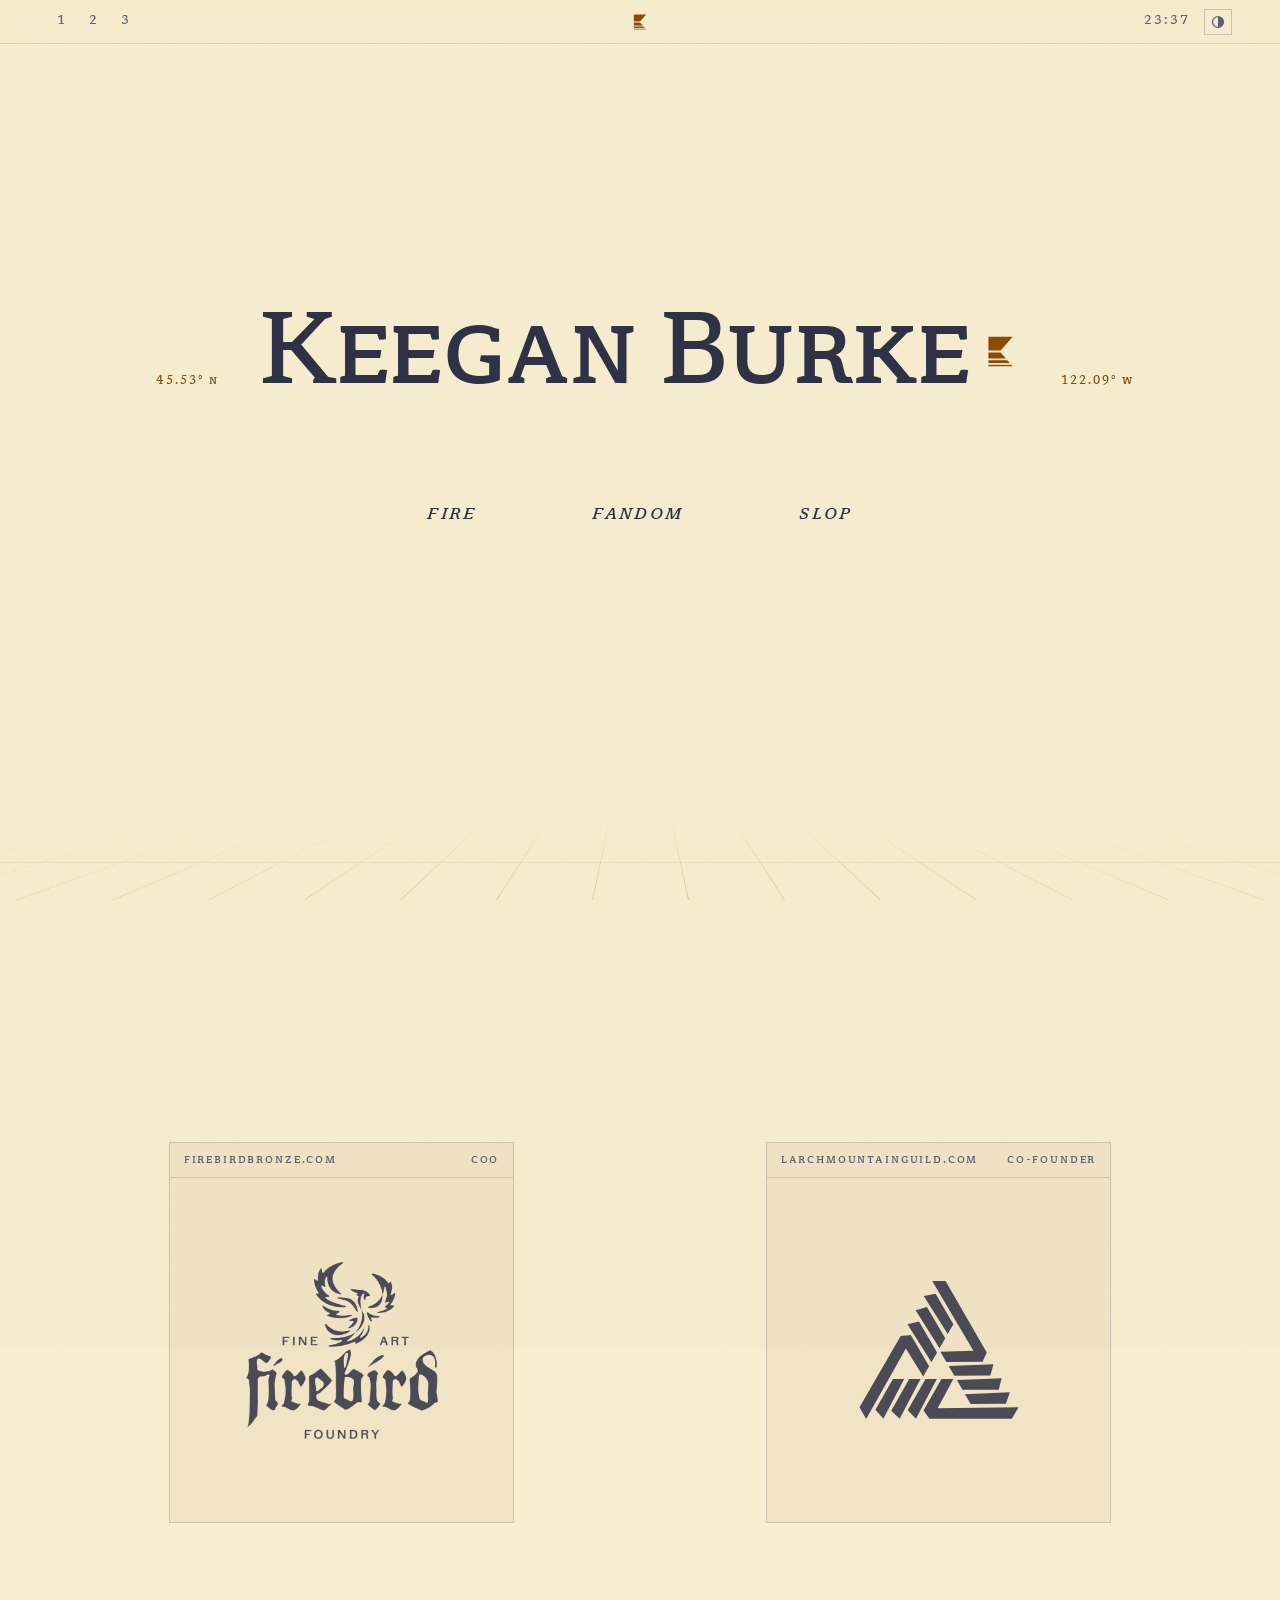
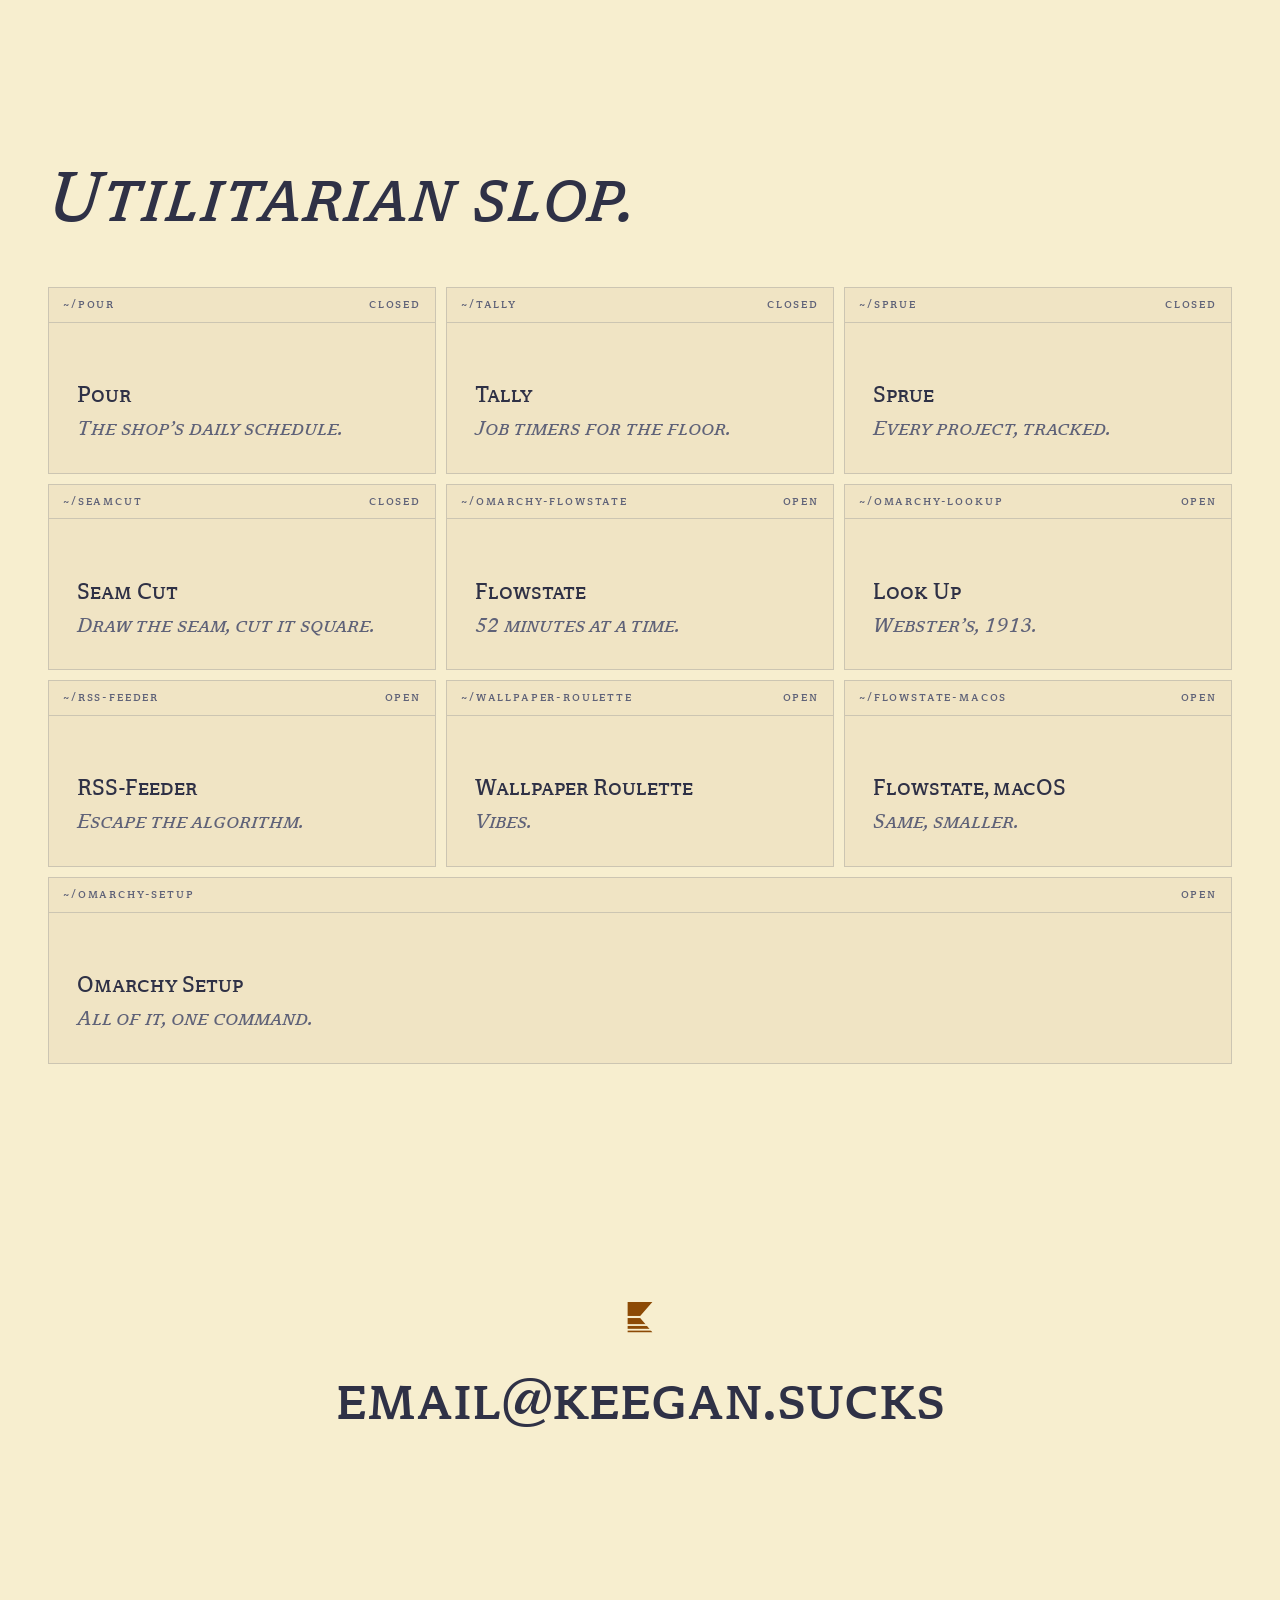
==== commit af7063c4: "Add Seam Cut to the code tiles Closed-source Blender add-on, listed with the other internal tools. L" ====
--- a/index.html
+++ b/index.html
@@ -26,7 +26,7 @@
   try { var t = localStorage.getItem("theme"); if (t === "light" || t === "dark") document.documentElement.dataset.theme = t; } catch (e) {}
   document.documentElement.classList.add("js");
 </script>
-<link rel="stylesheet" href="/assets/site.css?v=7">
+<link rel="stylesheet" href="/assets/site.css?v=8">
 </head>
 <body>
 
@@ -92,6 +92,10 @@
         <span class="win-bar"><span class="win-title">~/sprue</span><span class="win-meta">closed</span></span>
         <span class="win-body"><span class="win-h">Sprue</span><span class="win-p">Every project, tracked.</span></span>
       </div>
+      <div class="win reveal">
+        <span class="win-bar"><span class="win-title">~/seamcut</span><span class="win-meta">closed</span></span>
+        <span class="win-body"><span class="win-h">Seam Cut</span><span class="win-p">Draw the seam, cut it square.</span></span>
+      </div>
       <a class="win reveal" href="https://github.com/keegan-sucks/omarchy-flowstate">
         <span class="win-bar"><span class="win-title">~/omarchy-flowstate</span><span class="win-meta">open</span></span>
         <span class="win-body"><span class="win-h">Flowstate</span><span class="win-p">52 minutes at a time.</span></span>
@@ -126,6 +130,6 @@
 
 </main>
 
-<script src="/assets/site.js?v=7" defer></script>
+<script src="/assets/site.js?v=8" defer></script>
 </body>
 </html>
--- a/assets/site.css
+++ b/assets/site.css
@@ -231,6 +231,7 @@
 }
 .tiles-code { grid-template-columns: repeat(3, 1fr); }
 .tiles-code .win-body { min-height: 150px; justify-content: flex-end; }
+@media (min-width: 1101px) { .tiles-code .win:last-child:nth-child(3n+1) { grid-column: 1 / -1; } }
 
 /* contact */
 .contact { display: grid; justify-items: center; text-align: center; padding-top: clamp(120px, 18vw, 240px); padding-bottom: clamp(120px, 18vw, 240px); }
@@ -250,7 +251,7 @@
 /* ---------- responsive ---------- */
 @media (max-width: 1100px) {
   .tiles-code { grid-template-columns: 1fr 1fr; }
-  .tiles-code .win:last-child { grid-column: 1 / -1; }
+  .tiles-code .win:last-child:nth-child(odd) { grid-column: 1 / -1; }
   .hero-inner { grid-template-columns: 1fr; }
   .hero h1 { grid-column: 1; grid-row: 2; }
   .margin { grid-column: 1; justify-self: center; padding: 0; }
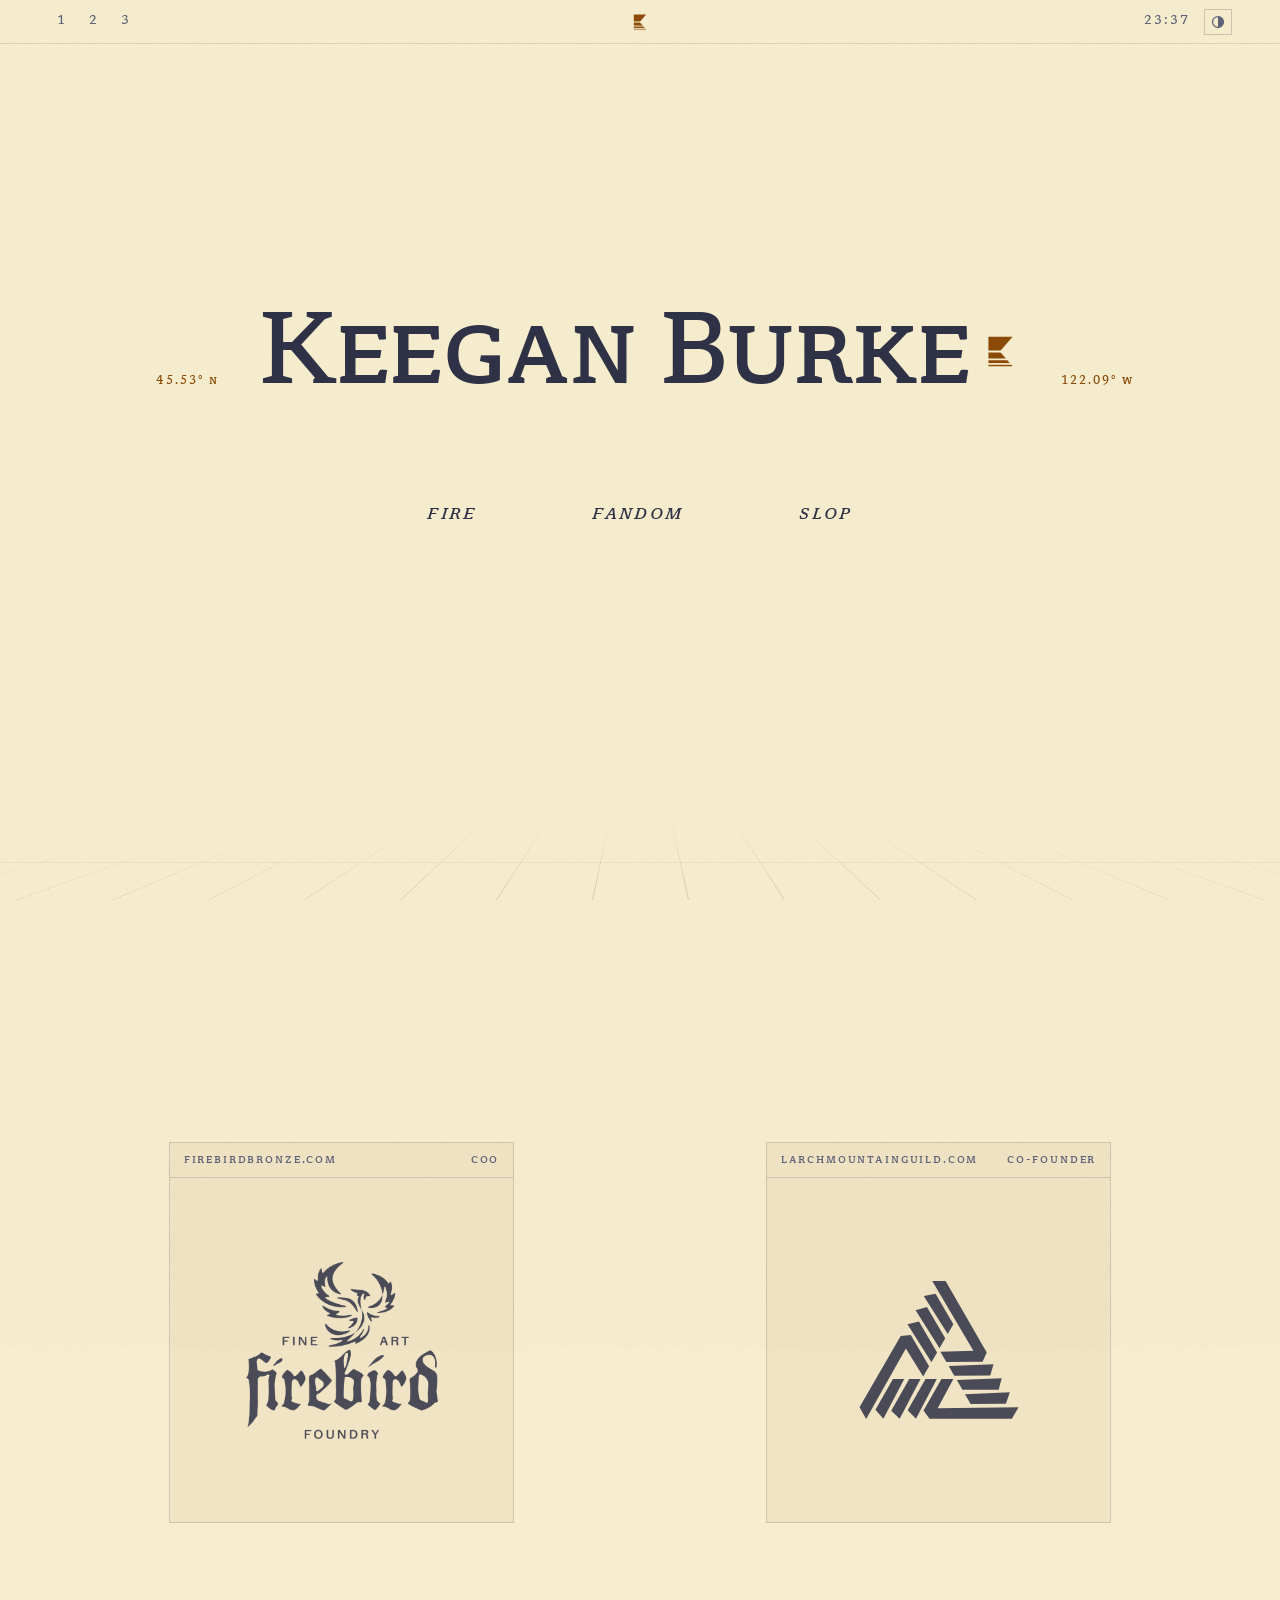
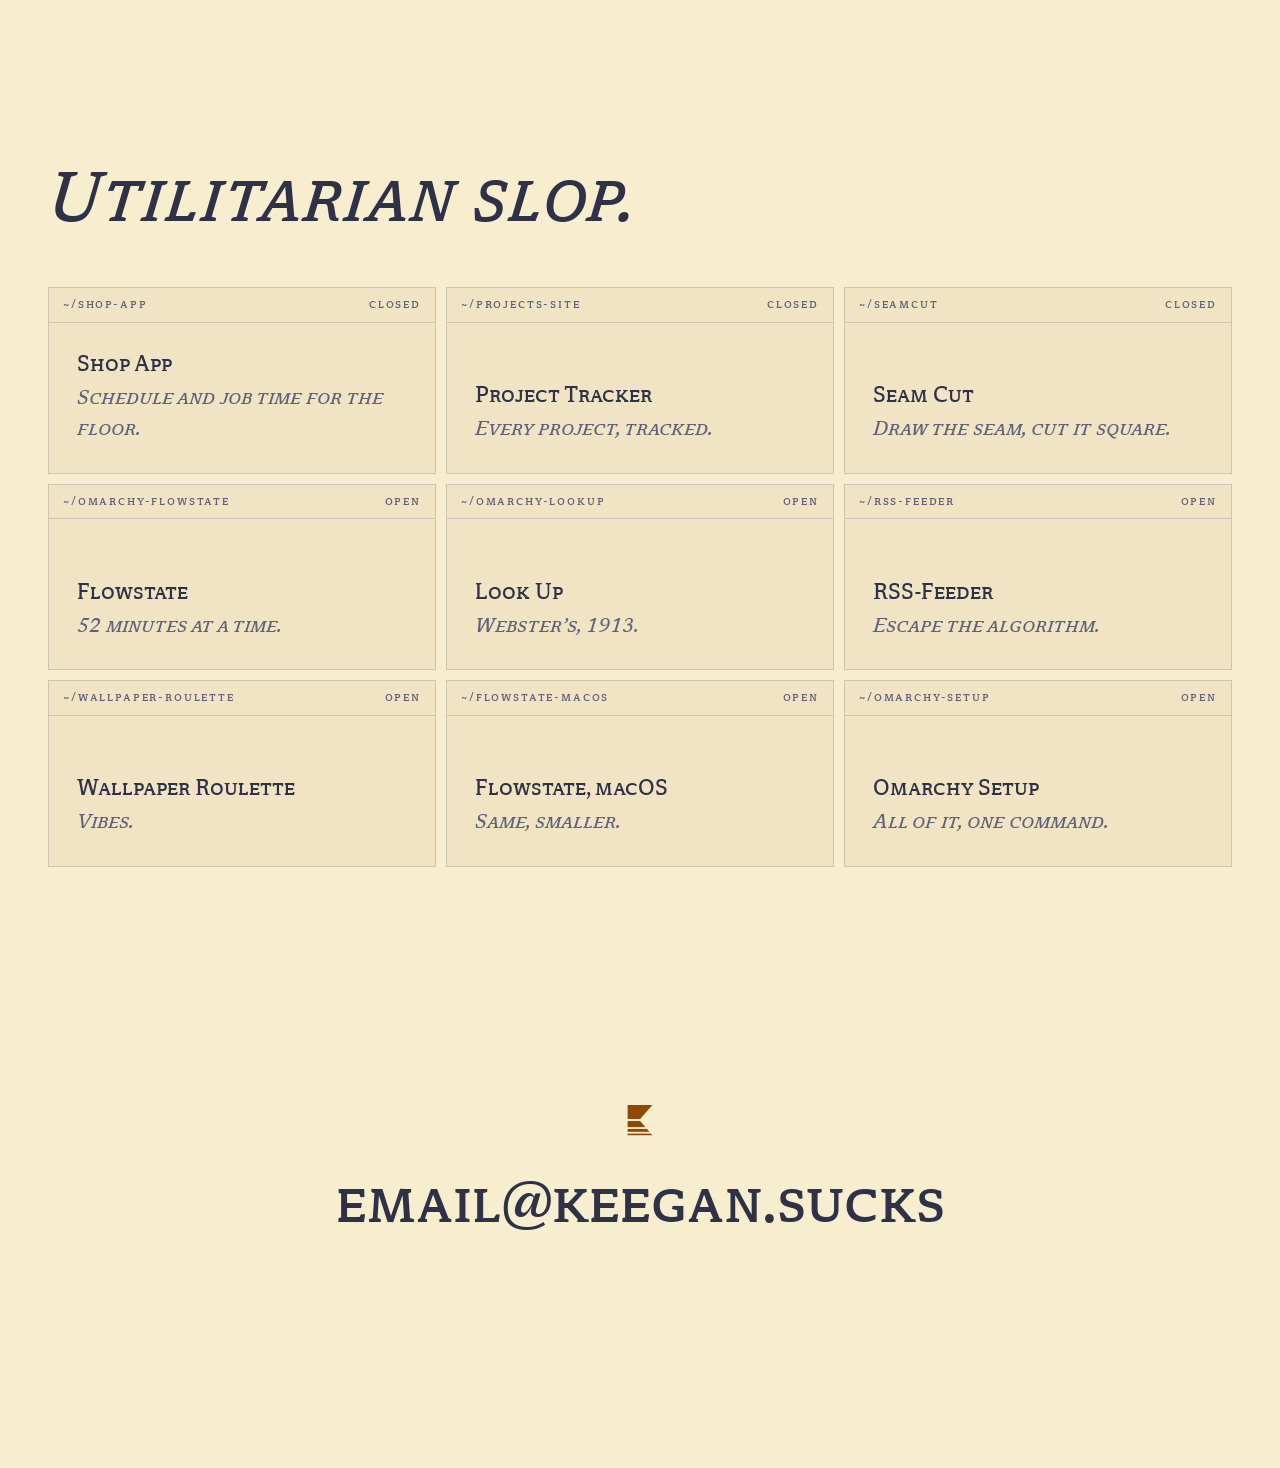
==== commit e61f95e0: "Code tiles: real names — Shop App (the scheduler now lives in it) and Project Tracker replace the Po" ====
--- a/index.html
+++ b/index.html
@@ -81,16 +81,12 @@
     <h2 id="code-h" class="slop reveal">Utilitarian slop.</h2>
     <div class="tiles tiles-code">
       <div class="win reveal">
-        <span class="win-bar"><span class="win-title">~/pour</span><span class="win-meta">closed</span></span>
-        <span class="win-body"><span class="win-h">Pour</span><span class="win-p">The shop’s daily schedule.</span></span>
+        <span class="win-bar"><span class="win-title">~/shop-app</span><span class="win-meta">closed</span></span>
+        <span class="win-body"><span class="win-h">Shop App</span><span class="win-p">Schedule and job time for the floor.</span></span>
       </div>
       <div class="win reveal">
-        <span class="win-bar"><span class="win-title">~/tally</span><span class="win-meta">closed</span></span>
-        <span class="win-body"><span class="win-h">Tally</span><span class="win-p">Job timers for the floor.</span></span>
-      </div>
-      <div class="win reveal">
-        <span class="win-bar"><span class="win-title">~/sprue</span><span class="win-meta">closed</span></span>
-        <span class="win-body"><span class="win-h">Sprue</span><span class="win-p">Every project, tracked.</span></span>
+        <span class="win-bar"><span class="win-title">~/projects-site</span><span class="win-meta">closed</span></span>
+        <span class="win-body"><span class="win-h">Project Tracker</span><span class="win-p">Every project, tracked.</span></span>
       </div>
       <div class="win reveal">
         <span class="win-bar"><span class="win-title">~/seamcut</span><span class="win-meta">closed</span></span>
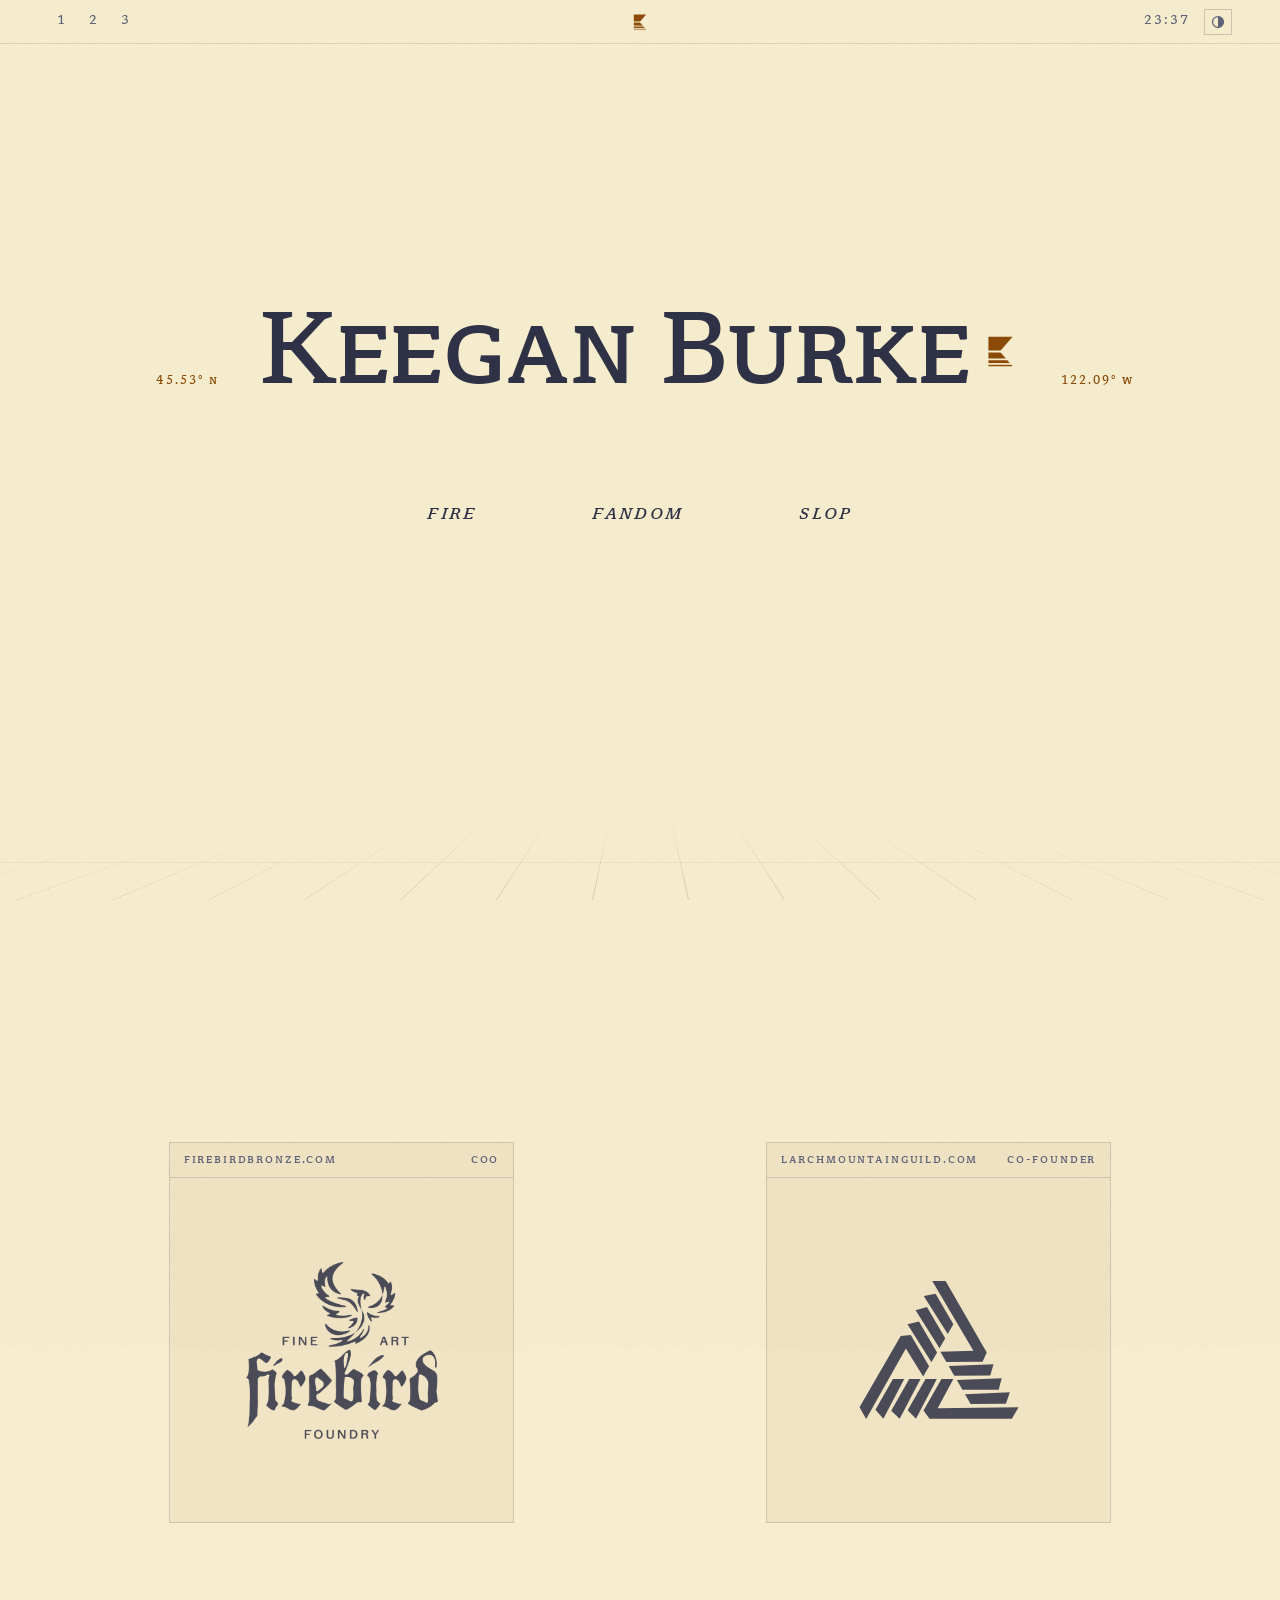
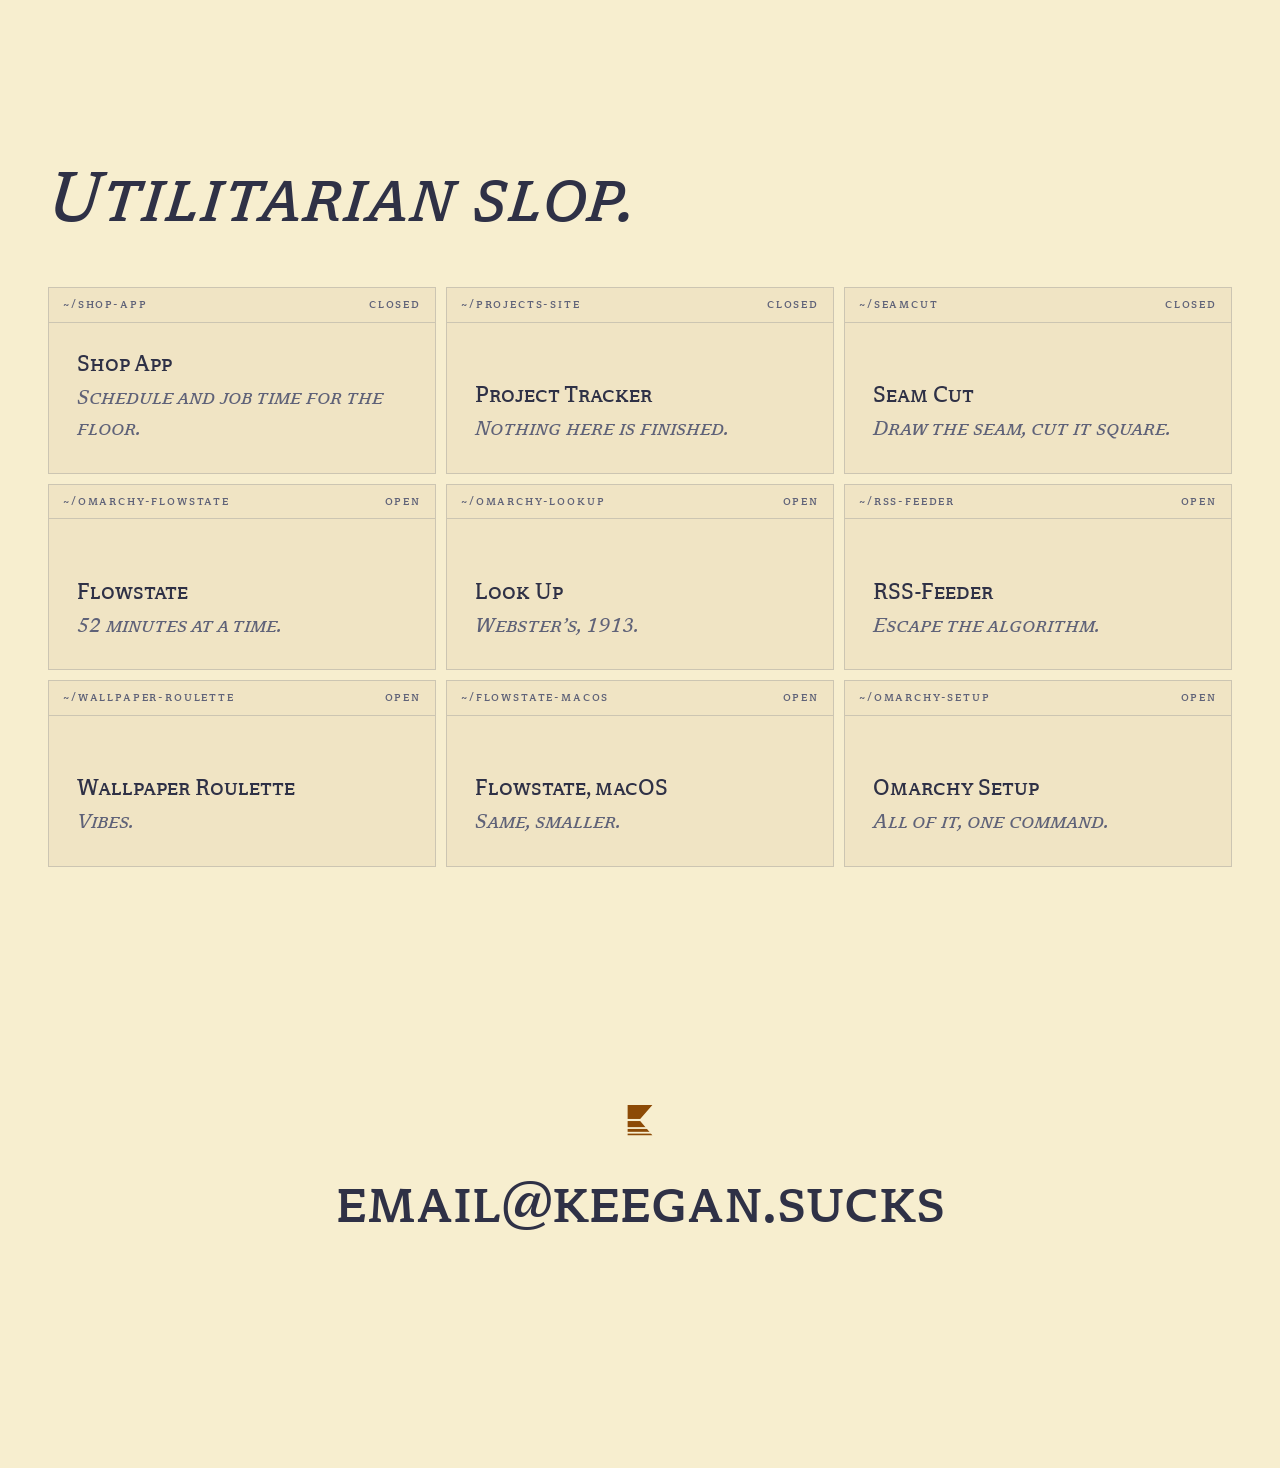
==== commit b4a3c085: "Project Tracker tile: "Nothing here is finished." Co-Authored-By: Claude Fable 5.2 <noreply@anthropi" ====
--- a/index.html
+++ b/index.html
@@ -86,7 +86,7 @@
       </div>
       <div class="win reveal">
         <span class="win-bar"><span class="win-title">~/projects-site</span><span class="win-meta">closed</span></span>
-        <span class="win-body"><span class="win-h">Project Tracker</span><span class="win-p">Every project, tracked.</span></span>
+        <span class="win-body"><span class="win-h">Project Tracker</span><span class="win-p">Nothing here is finished.</span></span>
       </div>
       <div class="win reveal">
         <span class="win-bar"><span class="win-title">~/seamcut</span><span class="win-meta">closed</span></span>
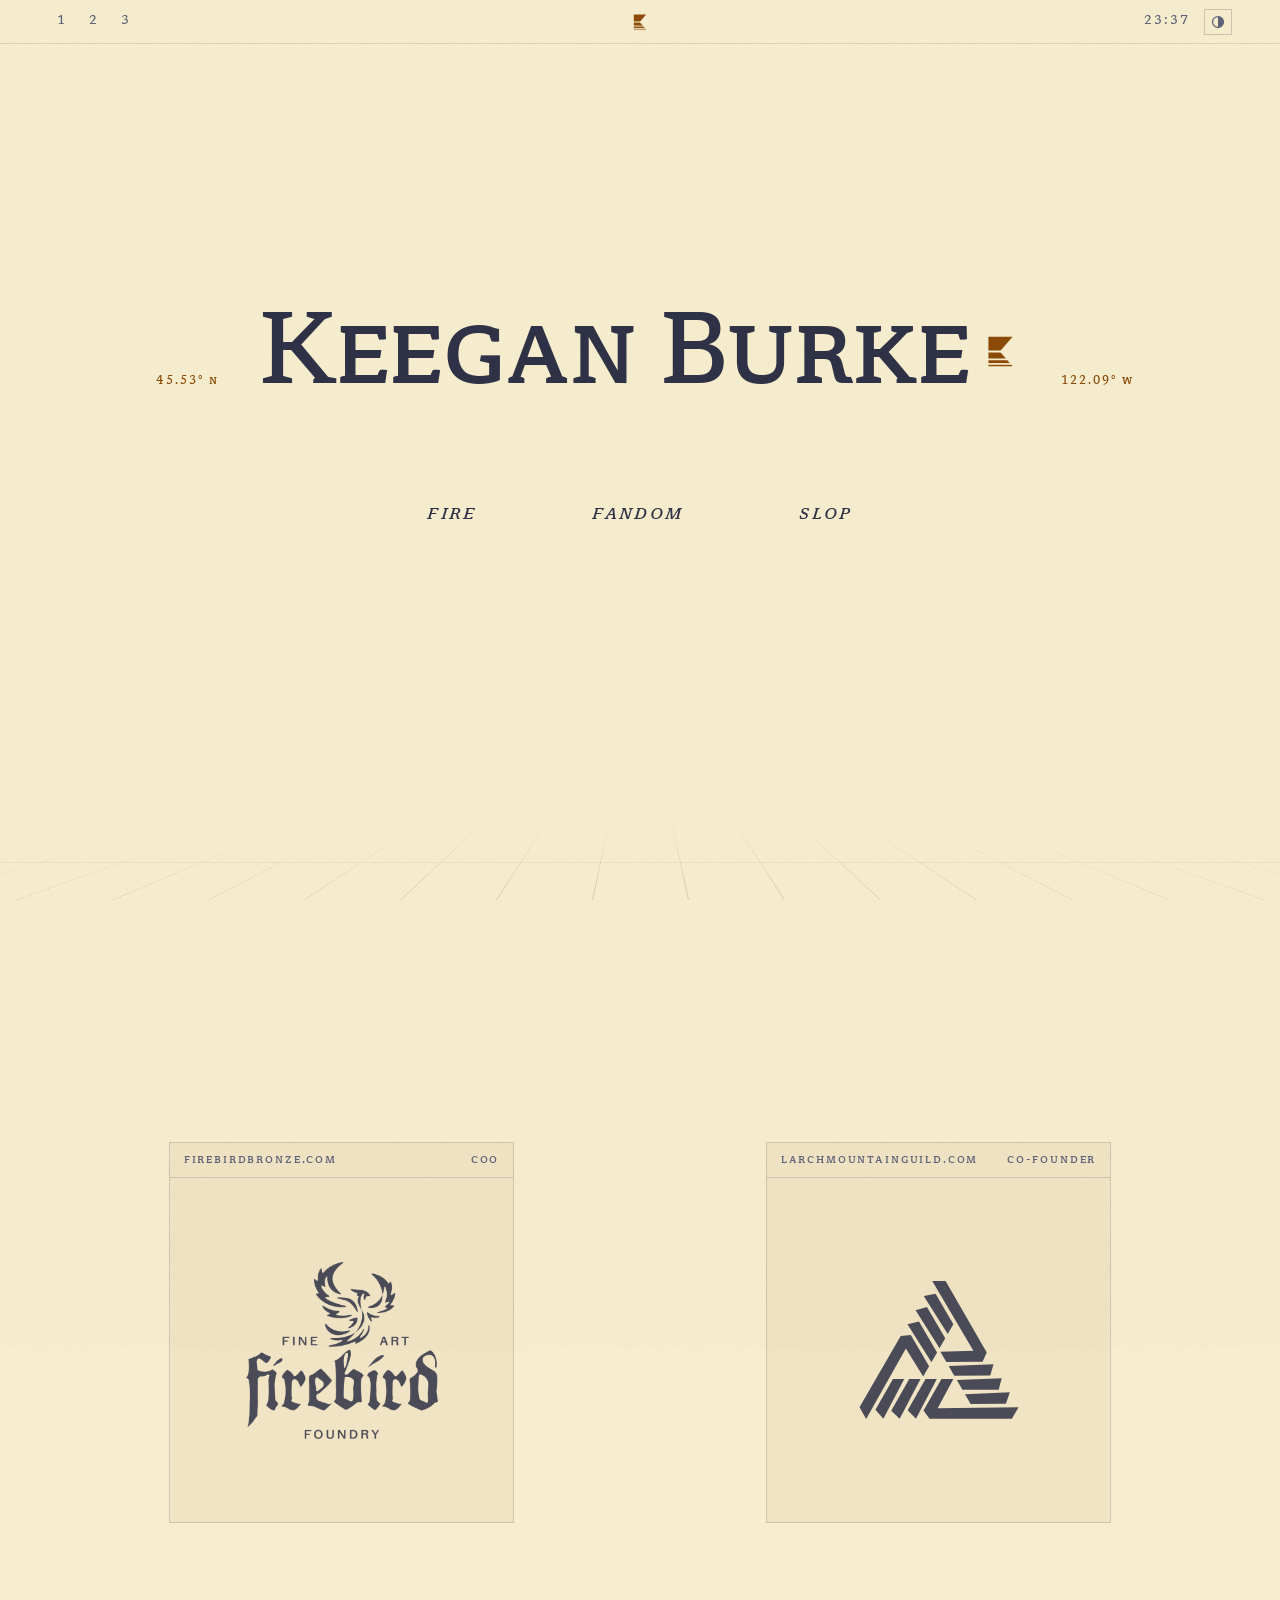
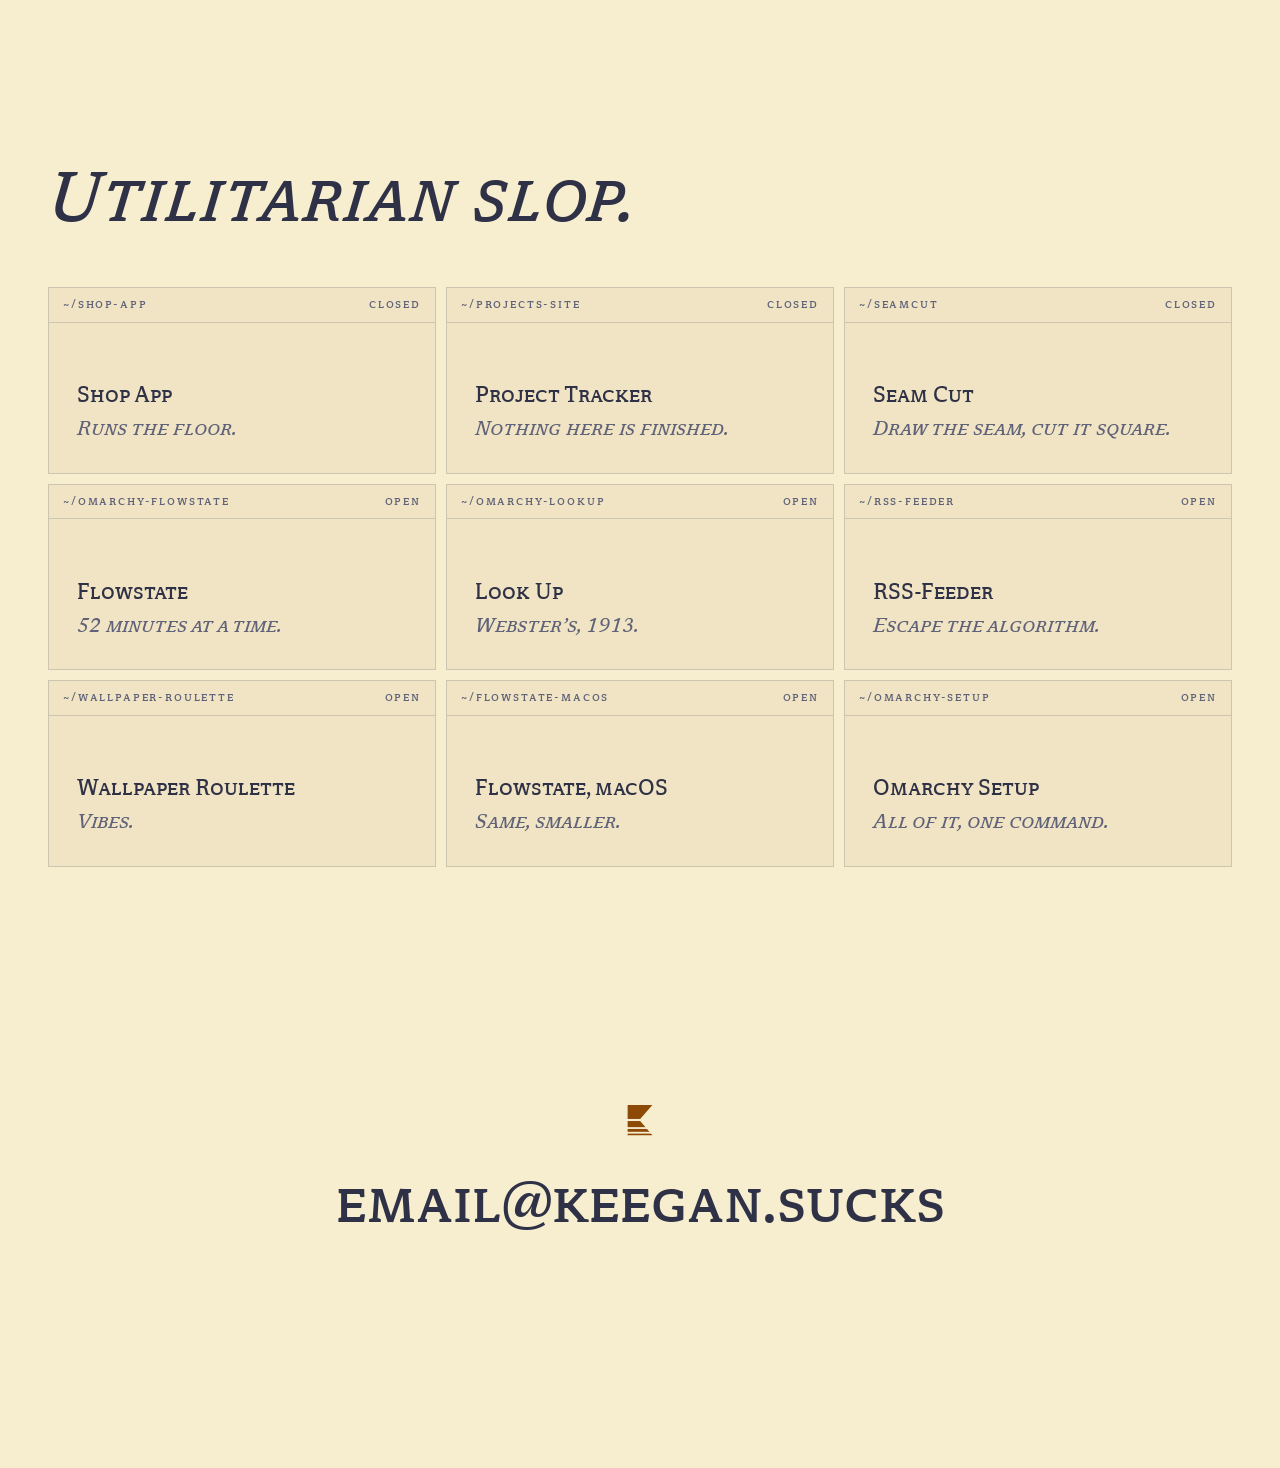
==== commit 0b542dca: "Shop App tile: "Runs the floor." Co-Authored-By: Claude Fable 5.2 <noreply@anthropic.com>" ====
--- a/index.html
+++ b/index.html
@@ -82,7 +82,7 @@
     <div class="tiles tiles-code">
       <div class="win reveal">
         <span class="win-bar"><span class="win-title">~/shop-app</span><span class="win-meta">closed</span></span>
-        <span class="win-body"><span class="win-h">Shop App</span><span class="win-p">Schedule and job time for the floor.</span></span>
+        <span class="win-body"><span class="win-h">Shop App</span><span class="win-p">Runs the floor.</span></span>
       </div>
       <div class="win reveal">
         <span class="win-bar"><span class="win-title">~/projects-site</span><span class="win-meta">closed</span></span>
